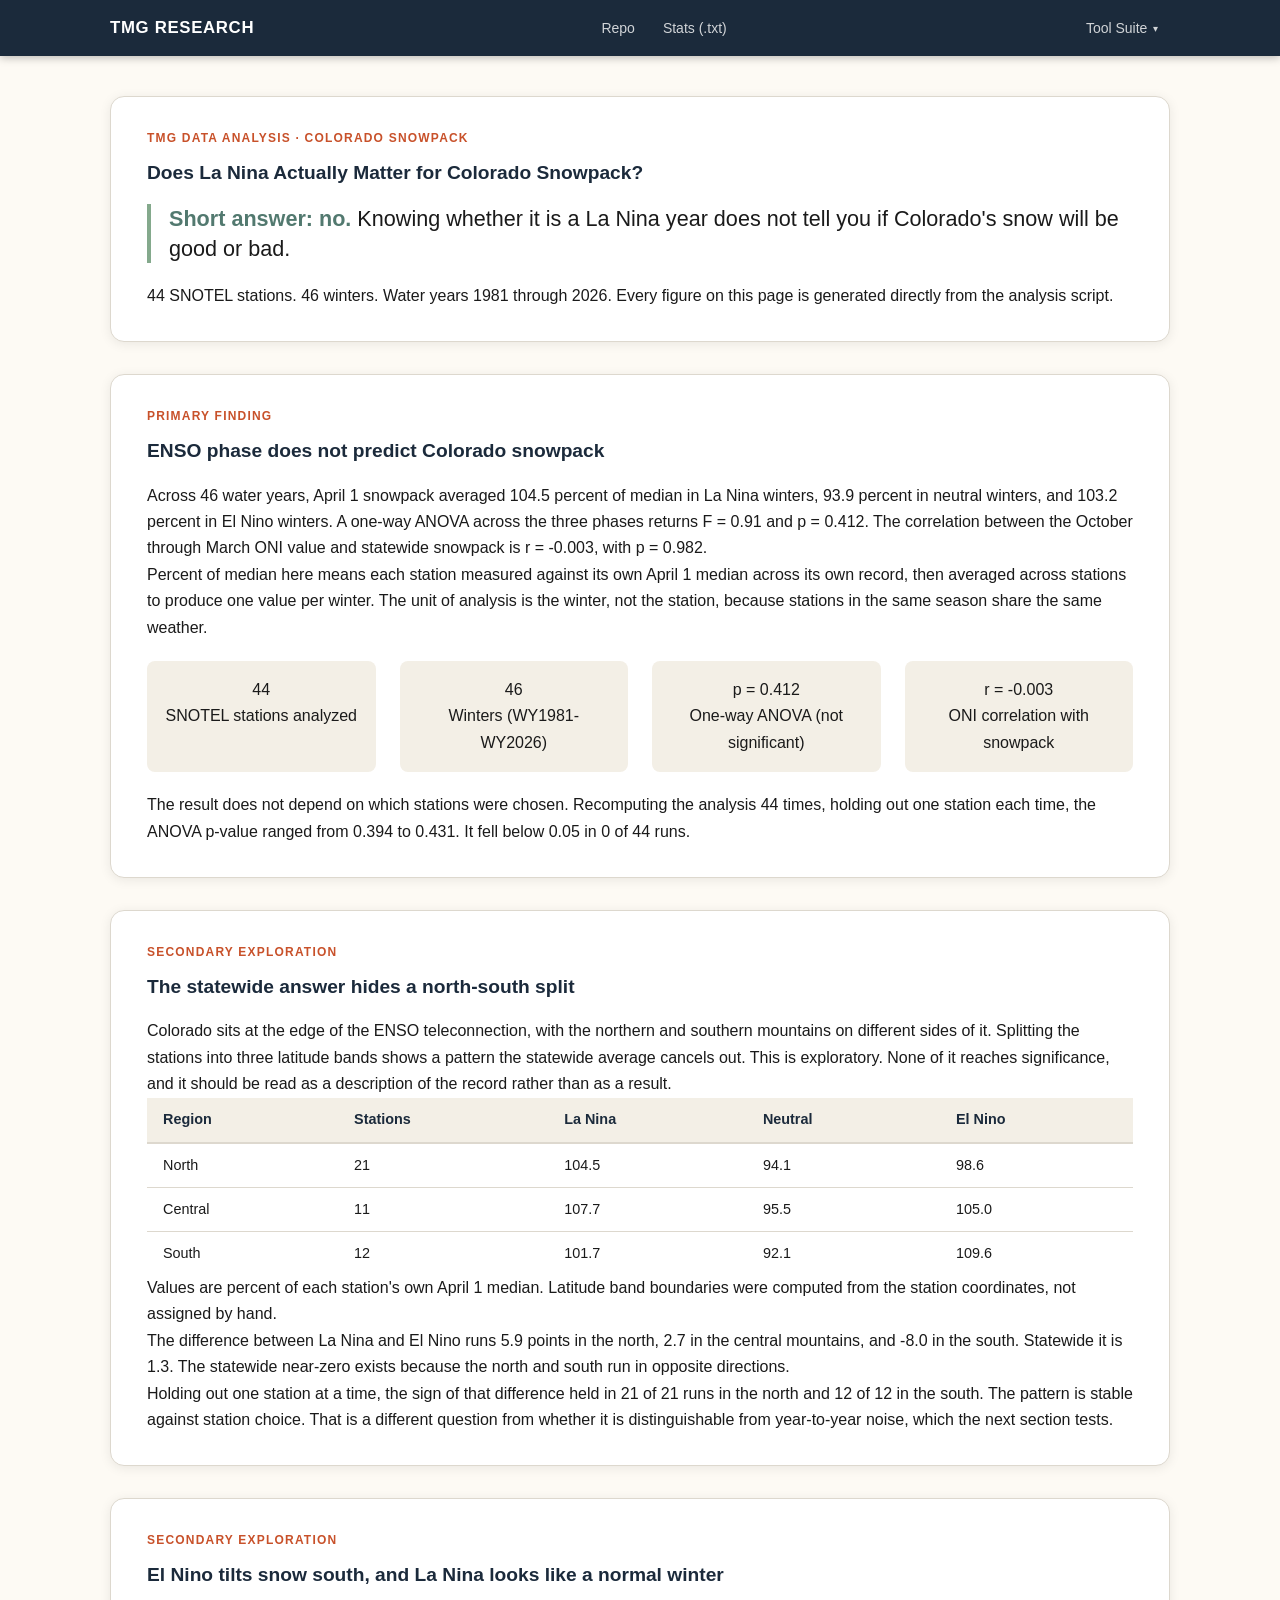
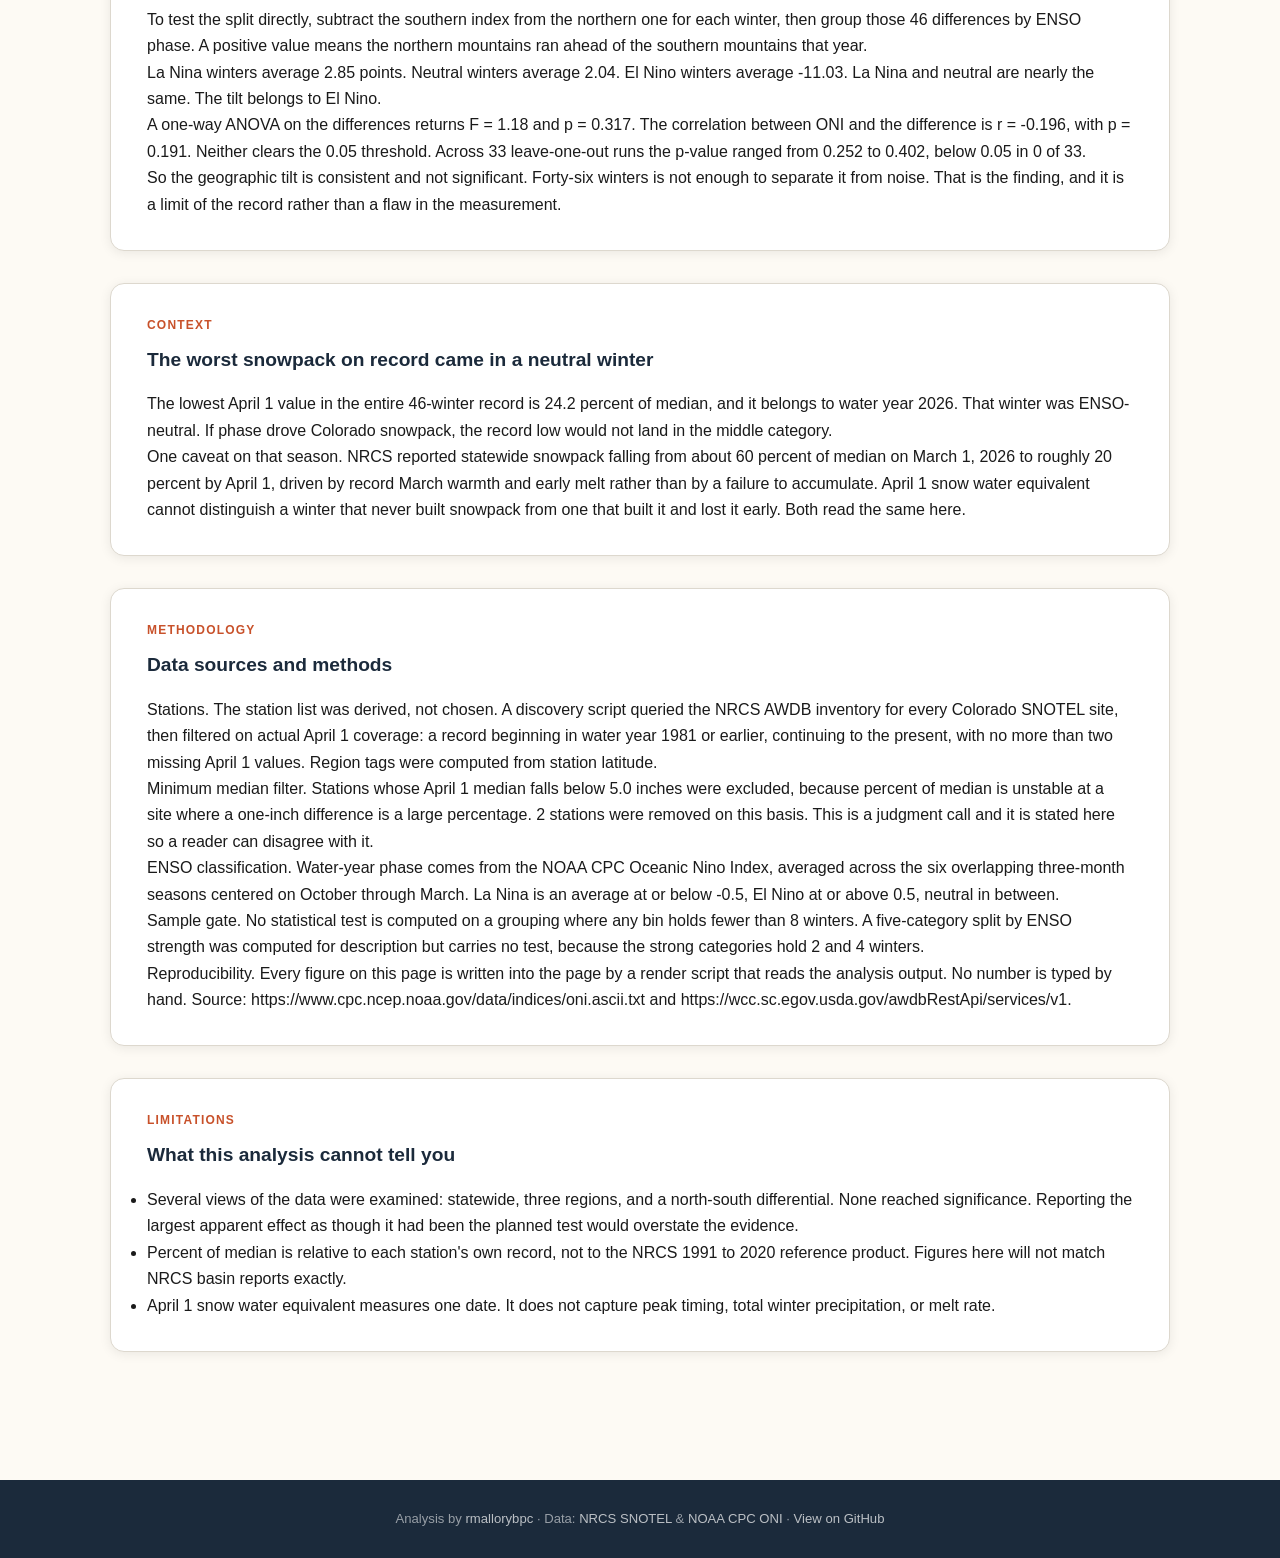
==== index.html @ a745a8cd "Clarify description of April 1 snow water equivalent measures in analysis section" ====
<!-- This file is generated by render_page.py from index.template.html and stats.json; do not edit directly. -->
<!DOCTYPE html>
<html lang="en">
<head>
  <meta charset="UTF-8" />
  <meta name="viewport" content="width=device-width, initial-scale=1.0" />
  <title>Colorado Snowpack vs ENSO | TMG Analysis</title>
  <meta name="description"
        content="Does La Niña actually matter for Colorado snowpack? 46 winters of federal data say barely." />
  <style>
    :root {
      --tmg-cream:          #FDFAF4;
      --tmg-cream-dark:     #F3EFE6;
      --tmg-white:          #FFFFFF;
      --tmg-navy:           #1B2A3B;
      --tmg-navy-mid:       #2E4160;
      --tmg-accent:         #C8512A;
      --tmg-accent-hover:   #A33E1C;
      --tmg-text:           #1A1A1A;
      --tmg-text-muted:     #5A5A5A;
      --tmg-border:         #DDD8CE;
      --tmg-shadow:         0 2px 12px rgba(0,0,0,.08);
      --tmg-shadow-lg:      0 6px 24px rgba(0,0,0,.12);
      --tmg-radius:         8px;
      --tmg-radius-lg:      14px;
      --tmg-font-sans:      "Inter", "Segoe UI", Arial, sans-serif;
      --tmg-font-serif:     "Georgia", "Times New Roman", serif;
      --tmg-max-width:      1100px;
    }
    .answer-lead {
      font-size: 1.35rem;
      line-height: 1.35;
      font-weight: 500;
      margin: 0 0 1.25rem;
      padding-left: 18px;
      border-left: 4px solid #84A98C;
    }
    .answer-lead strong {
      color: #52796F;
      font-weight: 700;
    }
  </style>
  <link rel="stylesheet" href="tmg.css" />
</head>
<body>

<!-- ── Navigation ─────────────────────────────────────── -->
<nav class="tmg-nav" role="navigation" aria-label="Site navigation">
  <div class="tmg-nav__inner">
    <a class="tmg-nav__logo" href="https://rmallorybpc.github.io/">TMG&nbsp;Research</a>
    <ul class="tmg-nav__links">
      <li><a href="https://github.com/rmallorybpc/colorado-snowpack-enso">Repo</a></li>
      <li><a href="snowpack_enso_stats.txt">Stats&nbsp;(.txt)</a></li>
    </ul>
    <div class="tmg-dropdown" id="toolSuite">
      <button class="tmg-dropdown__toggle"
              aria-haspopup="true"
              aria-expanded="false"
              aria-controls="toolSuiteMenu"
              onclick="toggleDropdown('toolSuite')">
        Tool Suite <span class="tmg-dropdown__arrow">▾</span>
      </button>
      <ul class="tmg-dropdown__menu" id="toolSuiteMenu" role="menu">
        <li class="tmg-dropdown__group" role="group" aria-label="Research and Systems">
          <span class="tmg-dropdown__group-label">Research and Systems</span>
          <a href="https://rmallorybpc.github.io/federal-ai-spend-audit/" role="menuitem">Federal AI Spend Audit</a>
          <a href="https://rmallorybpc.github.io/pdf-multi-agent-analysis/" role="menuitem">PDF Multi-Agent Analysis</a>
          <a href="https://content-integrity-audit.pages.dev/" role="menuitem">Content Integrity</a>
          <a href="https://rmallorybpc.github.io/colorado-snowpack-enso/" role="menuitem" aria-current="page">Colorado ENSO Explorer</a>
        </li>
        <li class="tmg-dropdown__group" role="group" aria-label="Talent Research">
          <span class="tmg-dropdown__group-label">Talent Research</span>
          <a href="https://rmallorybpc.github.io/talent-portability-research/" role="menuitem">Talent Portability Research</a>
          <a href="https://rmallorybpc.github.io/external-hire-premium/" role="menuitem">External Hire Premium</a>
          <a href="https://rmallorybpc.github.io/nfl-coach-continuity/" role="menuitem">NFL Coach Continuity</a>
          <a href="https://rmallorybpc.github.io/nhl-reunion/" role="menuitem">NHL Reunion</a>
          <a href="https://rmallorybpc.github.io/nhl-play-for-contract/" role="menuitem">NHL Play for Contract</a>
          <a href="https://rmallorybpc.github.io/nhl-free-agency-research/welcome.html" role="menuitem">NHL Free Agency Research</a>
          <a href="https://rmallorybpc.github.io/nba-research-project/" role="menuitem">NBA Supermax Research</a>
        </li>
        <li class="tmg-dropdown__group" role="group" aria-label="Sports Tools">
          <span class="tmg-dropdown__group-label">Sports Tools</span>
          <a href="https://rmallorybpc.github.io/nflanalysis/dashboard/src/findings.html?season=2022&amp;team_id=PHI" role="menuitem">NFL Team Findings Dashboard</a>
          <a href="https://rmallorybpc.github.io/nfl-environment-reprojection/" role="menuitem">NFL Environment Reprojection</a>
        </li>
        <li class="tmg-dropdown__group" role="group" aria-label="Personal">
          <span class="tmg-dropdown__group-label">Personal</span>
          <a href="https://rmallorybpc.github.io/recipes/" role="menuitem">Family Recipes and Grocery List</a>
          <a href="https://rmallorybpc.github.io/housing-market-intel/" role="menuitem">Housing Market Intel</a>
          <a href="https://rmallorybpc.github.io/real-estate-report/" role="menuitem">Real Estate Report</a>
        </li>
      </ul>
    </div>
  </div>
</nav>

<!-- ── Main content ──────────────────────────────────── -->
<main class="tmg-page tmg-container" style="padding-top:2.5rem; padding-bottom:2rem;">
  <section class="tmg-card">
    <p class="tmg-section-label">TMG Data Analysis · Colorado Snowpack</p>
    <h1 class="tmg-card__title">Does La Nina Actually Matter for Colorado Snowpack?</h1>
    <p class="answer-lead"><strong>Short answer: no.</strong> Knowing whether it is a La Nina year does not tell you if Colorado's snow will be good or bad.</p>
    <p>44 SNOTEL stations. 46 winters. Water years 1981 through 2026. Every figure on this page is generated directly from the analysis script.</p>
  </section>

  <section class="tmg-card" style="margin-top:1rem;">
    <p class="tmg-section-label">Primary finding</p>
    <h2 class="tmg-card__title">ENSO phase does not predict Colorado snowpack</h2>
    <p>Across 46 water years, April 1 snowpack averaged 104.5 percent of median in La Nina winters, 93.9 percent in neutral winters, and 103.2 percent in El Nino winters. A one-way ANOVA across the three phases returns F = 0.91 and p = 0.412. The correlation between the October through March ONI value and statewide snowpack is r = -0.003, with p = 0.982.</p>
    <p>Percent of median here means each station measured against its own April 1 median across its own record, then averaged across stations to produce one value per winter. The unit of analysis is the winter, not the station, because stations in the same season share the same weather.</p>
    <div class="tmg-stat-row">
      <article class="tmg-stat">
        <p>44</p>
        <p>SNOTEL stations analyzed</p>
      </article>
      <article class="tmg-stat">
        <p>46</p>
        <p>Winters (WY1981-WY2026)</p>
      </article>
      <article class="tmg-stat">
        <p>p = 0.412</p>
        <p>One-way ANOVA (not significant)</p>
      </article>
      <article class="tmg-stat">
        <p>r = -0.003</p>
        <p>ONI correlation with snowpack</p>
      </article>
    </div>
    <p>The result does not depend on which stations were chosen. Recomputing the analysis 44 times, holding out one station each time, the ANOVA p-value ranged from 0.394 to 0.431. It fell below 0.05 in 0 of 44 runs.</p>
  </section>

  <section class="tmg-card" style="margin-top:1rem;">
    <p class="tmg-section-label">Secondary exploration</p>
    <h2 class="tmg-card__title">The statewide answer hides a north-south split</h2>
    <p>Colorado sits at the edge of the ENSO teleconnection, with the northern and southern mountains on different sides of it. Splitting the stations into three latitude bands shows a pattern the statewide average cancels out. This is exploratory. None of it reaches significance, and it should be read as a description of the record rather than as a result.</p>
    <div class="tmg-table-wrap">
      <table class="tmg-table">
        <thead>
          <tr>
            <th>Region</th>
            <th>Stations</th>
            <th>La Nina</th>
            <th>Neutral</th>
            <th>El Nino</th>
          </tr>
        </thead>
        <tbody>
          <tr>
            <td>North</td>
            <td>21</td>
            <td>104.5</td>
            <td>94.1</td>
            <td>98.6</td>
          </tr>
          <tr>
            <td>Central</td>
            <td>11</td>
            <td>107.7</td>
            <td>95.5</td>
            <td>105.0</td>
          </tr>
          <tr>
            <td>South</td>
            <td>12</td>
            <td>101.7</td>
            <td>92.1</td>
            <td>109.6</td>
          </tr>
        </tbody>
      </table>
    </div>
    <p>Values are percent of each station's own April 1 median. Latitude band boundaries were computed from the station coordinates, not assigned by hand.</p>
    <p>The difference between La Nina and El Nino runs 5.9 points in the north, 2.7 in the central mountains, and -8.0 in the south. Statewide it is 1.3. The statewide near-zero exists because the north and south run in opposite directions.</p>
    <p>Holding out one station at a time, the sign of that difference held in 21 of 21 runs in the north and 12 of 12 in the south. The pattern is stable against station choice. That is a different question from whether it is distinguishable from year-to-year noise, which the next section tests.</p>
  </section>

  <section class="tmg-card" style="margin-top:1rem;">
    <p class="tmg-section-label">Secondary exploration</p>
    <h2 class="tmg-card__title">El Nino tilts snow south, and La Nina looks like a normal winter</h2>
    <p>To test the split directly, subtract the southern index from the northern one for each winter, then group those 46 differences by ENSO phase. A positive value means the northern mountains ran ahead of the southern mountains that year.</p>
    <p>La Nina winters average 2.85 points. Neutral winters average 2.04. El Nino winters average -11.03. La Nina and neutral are nearly the same. The tilt belongs to El Nino.</p>
    <p>A one-way ANOVA on the differences returns F = 1.18 and p = 0.317. The correlation between ONI and the difference is r = -0.196, with p = 0.191. Neither clears the 0.05 threshold. Across 33 leave-one-out runs the p-value ranged from 0.252 to 0.402, below 0.05 in 0 of 33.</p>
    <p>So the geographic tilt is consistent and not significant. Forty-six winters is not enough to separate it from noise. That is the finding, and it is a limit of the record rather than a flaw in the measurement.</p>
  </section>

  <section class="tmg-card" style="margin-top:1rem;">
    <p class="tmg-section-label">Context</p>
    <h2 class="tmg-card__title">The worst snowpack on record came in a neutral winter</h2>
    <p>The lowest April 1 value in the entire 46-winter record is 24.2 percent of median, and it belongs to water year 2026. That winter was ENSO-neutral. If phase drove Colorado snowpack, the record low would not land in the middle category.</p>
    <p>One caveat on that season. NRCS reported statewide snowpack falling from about 60 percent of median on March 1, 2026 to roughly 20 percent by April 1, driven by record March warmth and early melt rather than by a failure to accumulate. April 1 snow water equivalent cannot distinguish a winter that never built snowpack from one that built it and lost it early. Both read the same here.</p>
  </section>

  <section class="tmg-card" style="margin-top:1rem;">
    <p class="tmg-section-label">Methodology</p>
    <h2 class="tmg-card__title">Data sources and methods</h2>
    <p>Stations. The station list was derived, not chosen. A discovery script queried the NRCS AWDB inventory for every Colorado SNOTEL site, then filtered on actual April 1 coverage: a record beginning in water year 1981 or earlier, continuing to the present, with no more than two missing April 1 values. Region tags were computed from station latitude.</p>
    <p>Minimum median filter. Stations whose April 1 median falls below 5.0 inches were excluded, because percent of median is unstable at a site where a one-inch difference is a large percentage. 2 stations were removed on this basis. This is a judgment call and it is stated here so a reader can disagree with it.</p>
    <p>ENSO classification. Water-year phase comes from the NOAA CPC Oceanic Nino Index, averaged across the six overlapping three-month seasons centered on October through March. La Nina is an average at or below -0.5, El Nino at or above 0.5, neutral in between.</p>
    <p>Sample gate. No statistical test is computed on a grouping where any bin holds fewer than 8 winters. A five-category split by ENSO strength was computed for description but carries no test, because the strong categories hold 2 and 4 winters.</p>
    <p>Reproducibility. Every figure on this page is written into the page by a render script that reads the analysis output. No number is typed by hand. Source: https://www.cpc.ncep.noaa.gov/data/indices/oni.ascii.txt and https://wcc.sc.egov.usda.gov/awdbRestApi/services/v1.</p>
  </section>

  <section class="tmg-card" style="margin-top:1rem;">
    <p class="tmg-section-label">Limitations</p>
    <h2 class="tmg-card__title">What this analysis cannot tell you</h2>
    <ul>
      <li>Several views of the data were examined: statewide, three regions, and a north-south differential. None reached significance. Reporting the largest apparent effect as though it had been the planned test would overstate the evidence.</li>
      <li>Percent of median is relative to each station's own record, not to the NRCS 1991 to 2020 reference product. Figures here will not match NRCS basin reports exactly.</li>
      <li>April 1 snow water equivalent measures one date. It does not capture peak timing, total winter precipitation, or melt rate.</li>
    </ul>
  </section>
</main>

<!-- ── Footer ─────────────────────────────────────────── -->
<footer class="tmg-footer">
  <p>
    Analysis by <a href="https://github.com/rmallorybpc">rmallorybpc</a> ·
    Data: <a href="https://www.nrcs.usda.gov/wps/portal/wcc/home/">NRCS SNOTEL</a> &amp;
    <a href="https://origin.cpc.ncep.noaa.gov/products/analysis_monitoring/ensostuff/ONI_v5.php">NOAA CPC ONI</a> ·
    <a href="https://github.com/rmallorybpc/colorado-snowpack-enso">View on GitHub</a>
  </p>
</footer>

<script>
  // Dropdown toggle
  function toggleDropdown(id) {
    var el = document.getElementById(id);
    var isOpen = el.hasAttribute('data-open');
    // Close all dropdowns first
    document.querySelectorAll('.tmg-dropdown[data-open]').forEach(function(d) {
      d.removeAttribute('data-open');
      var btn = d.querySelector('.tmg-dropdown__toggle');
      if (btn) btn.setAttribute('aria-expanded', 'false');
    });
    if (!isOpen) {
      el.setAttribute('data-open', '');
      var btn = el.querySelector('.tmg-dropdown__toggle');
      if (btn) btn.setAttribute('aria-expanded', 'true');
    }
  }

  // Close dropdowns when clicking outside
  document.addEventListener('click', function(e) {
    if (!e.target.closest('.tmg-dropdown')) {
      document.querySelectorAll('.tmg-dropdown[data-open]').forEach(function(d) {
        d.removeAttribute('data-open');
        var btn = d.querySelector('.tmg-dropdown__toggle');
        if (btn) btn.setAttribute('aria-expanded', 'false');
      });
    }
  });
</script>

</body>
</html>
---- tmg.css ----
/* =========================================================
   tmg.css  –  TMG Design System  (v1.0)
   The Media Guild · https://themediaguild.com
   ========================================================= */

/* ── Custom properties ──────────────────────────────────── */
:root {
  --tmg-cream:          #FDFAF4;
  --tmg-cream-dark:     #F3EFE6;
  --tmg-white:          #FFFFFF;
  --tmg-navy:           #1B2A3B;
  --tmg-navy-mid:       #2E4160;
  --tmg-accent:         #C8512A;
  --tmg-accent-hover:   #A33E1C;
  --tmg-text:           #1A1A1A;
  --tmg-text-muted:     #5A5A5A;
  --tmg-border:         #DDD8CE;
  --tmg-shadow:         0 2px 12px rgba(0,0,0,.08);
  --tmg-shadow-lg:      0 6px 24px rgba(0,0,0,.12);
  --tmg-radius:         8px;
  --tmg-radius-lg:      14px;
  --tmg-font-sans:      "Inter", "Segoe UI", Arial, sans-serif;
  --tmg-font-serif:     "Georgia", "Times New Roman", serif;
  --tmg-max-width:      1100px;
}

/* ── Reset & base ───────────────────────────────────────── */
*, *::before, *::after { box-sizing: border-box; margin: 0; padding: 0; }

html { scroll-behavior: smooth; }

body {
  font-family: var(--tmg-font-sans);
  background: var(--tmg-cream);
  color: var(--tmg-text);
  line-height: 1.65;
  font-size: 16px;
}

img { max-width: 100%; height: auto; display: block; }

a { color: var(--tmg-accent); text-decoration: none; }
a:hover { color: var(--tmg-accent-hover); text-decoration: underline; }

/* ── Nav ────────────────────────────────────────────────── */
.tmg-nav {
  background: var(--tmg-navy);
  position: sticky;
  top: 0;
  z-index: 1000;
  box-shadow: 0 2px 8px rgba(0,0,0,.25);
}

.tmg-nav__inner {
  max-width: var(--tmg-max-width);
  margin: 0 auto;
  display: flex;
  align-items: center;
  justify-content: space-between;
  padding: 0 1.25rem;
  height: 56px;
}

.tmg-nav__logo {
  font-weight: 700;
  font-size: 1.05rem;
  color: var(--tmg-white);
  letter-spacing: .04em;
  text-transform: uppercase;
  white-space: nowrap;
}
.tmg-nav__logo:hover { color: var(--tmg-cream); text-decoration: none; }

.tmg-nav__links {
  display: flex;
  align-items: center;
  gap: 0.25rem;
  list-style: none;
}

.tmg-nav__links a {
  color: rgba(255,255,255,.80);
  font-size: .875rem;
  font-weight: 500;
  padding: .45rem .75rem;
  border-radius: 5px;
  transition: background .18s, color .18s;
}
.tmg-nav__links a:hover {
  background: rgba(255,255,255,.12);
  color: var(--tmg-white);
  text-decoration: none;
}

/* ── Dropdown (Tool Suite) ──────────────────────────────── */
.tmg-dropdown { position: relative; }

.tmg-dropdown__toggle {
  cursor: pointer;
  display: flex;
  align-items: center;
  gap: .35rem;
  color: rgba(255,255,255,.80);
  font-size: .875rem;
  font-weight: 500;
  padding: .45rem .75rem;
  border-radius: 5px;
  background: transparent;
  border: none;
  font-family: inherit;
  transition: background .18s, color .18s;
  user-select: none;
}
.tmg-dropdown__toggle:hover,
.tmg-dropdown[data-open] .tmg-dropdown__toggle {
  background: rgba(255,255,255,.12);
  color: var(--tmg-white);
}

.tmg-dropdown__arrow {
  font-size: .65rem;
  transition: transform .2s;
}
.tmg-dropdown[data-open] .tmg-dropdown__arrow {
  transform: rotate(180deg);
}

.tmg-dropdown__menu {
  display: none;
  position: absolute;
  top: calc(100% + 6px);
  right: 0;
  min-width: 220px;
  background: var(--tmg-white);
  border: 1px solid var(--tmg-border);
  border-radius: var(--tmg-radius);
  box-shadow: var(--tmg-shadow-lg);
  padding: .5rem 0;
  list-style: none;
}
.tmg-dropdown[data-open] .tmg-dropdown__menu { display: block; }

.tmg-dropdown__group {
  margin: 0;
  padding: .35rem 0;
}
.tmg-dropdown__group + .tmg-dropdown__group {
  border-top: 1px solid var(--tmg-border);
}
.tmg-dropdown__group-label {
  display: block;
  padding: .35rem 1.1rem .2rem;
  color: var(--tmg-text-muted);
  font-size: .68rem;
  font-weight: 700;
  letter-spacing: .08em;
  line-height: 1.2;
  text-transform: uppercase;
}
.tmg-dropdown__group a {
  display: block;
  padding: .55rem 1.1rem;
  color: var(--tmg-text);
  font-size: .875rem;
  font-weight: 500;
  transition: background .15s;
}
.tmg-dropdown__group a:hover {
  background: var(--tmg-cream-dark);
  text-decoration: none;
}

/* ── Hero ───────────────────────────────────────────────── */
.tmg-hero {
  background: linear-gradient(135deg, var(--tmg-navy) 0%, var(--tmg-navy-mid) 100%);
  color: var(--tmg-white);
  padding: 4rem 1.25rem 3.5rem;
  text-align: center;
}

.tmg-hero__kicker {
  font-size: .8rem;
  font-weight: 700;
  letter-spacing: .12em;
  text-transform: uppercase;
  color: rgba(255,255,255,.60);
  margin-bottom: .75rem;
}

.tmg-hero__headline {
  font-family: var(--tmg-font-serif);
  font-size: clamp(1.65rem, 4vw, 2.75rem);
  line-height: 1.22;
  max-width: 760px;
  margin: 0 auto .85rem;
  font-weight: normal;
}

.tmg-hero__dek {
  font-size: 1.05rem;
  color: rgba(255,255,255,.78);
  max-width: 640px;
  margin: 0 auto;
}

/* ── Container ──────────────────────────────────────────── */
.tmg-container {
  max-width: var(--tmg-max-width);
  margin: 0 auto;
  padding: 0 1.25rem;
}

/* ── Card ───────────────────────────────────────────────── */
.tmg-card {
  background: var(--tmg-white);
  border: 1px solid var(--tmg-border);
  border-radius: var(--tmg-radius-lg);
  box-shadow: var(--tmg-shadow);
  padding: 2rem 2.25rem;
  margin-bottom: 2rem;
}

.tmg-card__title {
  font-size: 1.2rem;
  font-weight: 700;
  margin-bottom: 1rem;
  color: var(--tmg-navy);
}

/* ── Section label ──────────────────────────────────────── */
.tmg-section-label {
  font-size: .75rem;
  font-weight: 700;
  letter-spacing: .10em;
  text-transform: uppercase;
  color: var(--tmg-accent);
  margin-bottom: .5rem;
}

/* ── Stat row ───────────────────────────────────────────── */
.tmg-stat-row {
  display: flex;
  gap: 1.5rem;
  flex-wrap: wrap;
  margin: 1.25rem 0;
}

.tmg-stat {
  flex: 1;
  min-width: 130px;
  background: var(--tmg-cream-dark);
  border-radius: var(--tmg-radius);
  padding: 1rem 1.1rem;
  text-align: center;
}

.tmg-stat__value {
  font-size: 1.65rem;
  font-weight: 700;
  color: var(--tmg-navy);
  display: block;
}

.tmg-stat__label {
  font-size: .78rem;
  color: var(--tmg-text-muted);
  margin-top: .2rem;
}

/* ── Phase pills ────────────────────────────────────────── */
.tmg-phase-grid {
  display: grid;
  grid-template-columns: repeat(auto-fit, minmax(200px, 1fr));
  gap: 1rem;
  margin: 1.25rem 0;
}

.tmg-phase-pill {
  border-radius: var(--tmg-radius);
  padding: 1.1rem 1.25rem;
  color: #fff;
}
.tmg-phase-pill--elnino  { background: #C0473A; }
.tmg-phase-pill--neutral { background: #5578A8; }
.tmg-phase-pill--lanina  { background: #3A7F92; }

.tmg-phase-pill__name {
  font-size: .8rem;
  font-weight: 700;
  letter-spacing: .06em;
  text-transform: uppercase;
  opacity: .85;
}

.tmg-phase-pill__mean {
  font-size: 1.65rem;
  font-weight: 700;
  margin: .25rem 0 .1rem;
}

.tmg-phase-pill__detail {
  font-size: .78rem;
  opacity: .80;
}

/* ── Key finding ────────────────────────────────────────── */
.tmg-finding {
  border-left: 4px solid var(--tmg-accent);
  padding: .85rem 1.25rem;
  background: #FFF7F4;
  border-radius: 0 var(--tmg-radius) var(--tmg-radius) 0;
  font-size: 1.02rem;
  line-height: 1.55;
  margin: 1.25rem 0;
}

.tmg-finding strong { color: var(--tmg-accent); }

/* ── Data table ─────────────────────────────────────────── */
.tmg-table-wrap { overflow-x: auto; }

table.tmg-table {
  width: 100%;
  border-collapse: collapse;
  font-size: .9rem;
}

table.tmg-table th {
  background: var(--tmg-cream-dark);
  text-align: left;
  padding: .65rem 1rem;
  font-weight: 700;
  color: var(--tmg-navy);
  border-bottom: 2px solid var(--tmg-border);
}

table.tmg-table td {
  padding: .6rem 1rem;
  border-bottom: 1px solid var(--tmg-border);
}

table.tmg-table tbody tr:last-child td { border-bottom: none; }
table.tmg-table tbody tr:hover td { background: var(--tmg-cream-dark); }

/* ── Chart figure ───────────────────────────────────────── */
.tmg-figure { margin: 1.5rem 0; }

.tmg-figure img {
  border-radius: var(--tmg-radius);
  border: 1px solid var(--tmg-border);
  width: 100%;
}

.tmg-figure figcaption {
  margin-top: .6rem;
  font-size: .82rem;
  color: var(--tmg-text-muted);
  text-align: center;
}

/* ── Footer ─────────────────────────────────────────────── */
.tmg-footer {
  background: var(--tmg-navy);
  color: rgba(255,255,255,.55);
  font-size: .82rem;
  text-align: center;
  padding: 1.75rem 1.25rem;
  margin-top: 4rem;
}

.tmg-footer a { color: rgba(255,255,255,.70); }
.tmg-footer a:hover { color: var(--tmg-white); text-decoration: underline; }

/* ── Utility ────────────────────────────────────────────── */
.mt-1  { margin-top: .5rem; }
.mt-2  { margin-top: 1rem; }
.mt-3  { margin-top: 1.5rem; }
.mb-0  { margin-bottom: 0; }
.prose p         { margin-bottom: 1rem; }
.prose p:last-child { margin-bottom: 0; }

/* ── Responsive ─────────────────────────────────────────── */
@media (max-width: 640px) {
  .tmg-card { padding: 1.35rem 1.25rem; }
  .tmg-hero { padding: 2.75rem 1rem 2.5rem; }
  .tmg-nav__links { gap: 0; }
  .tmg-nav__links a { padding: .45rem .5rem; }
}
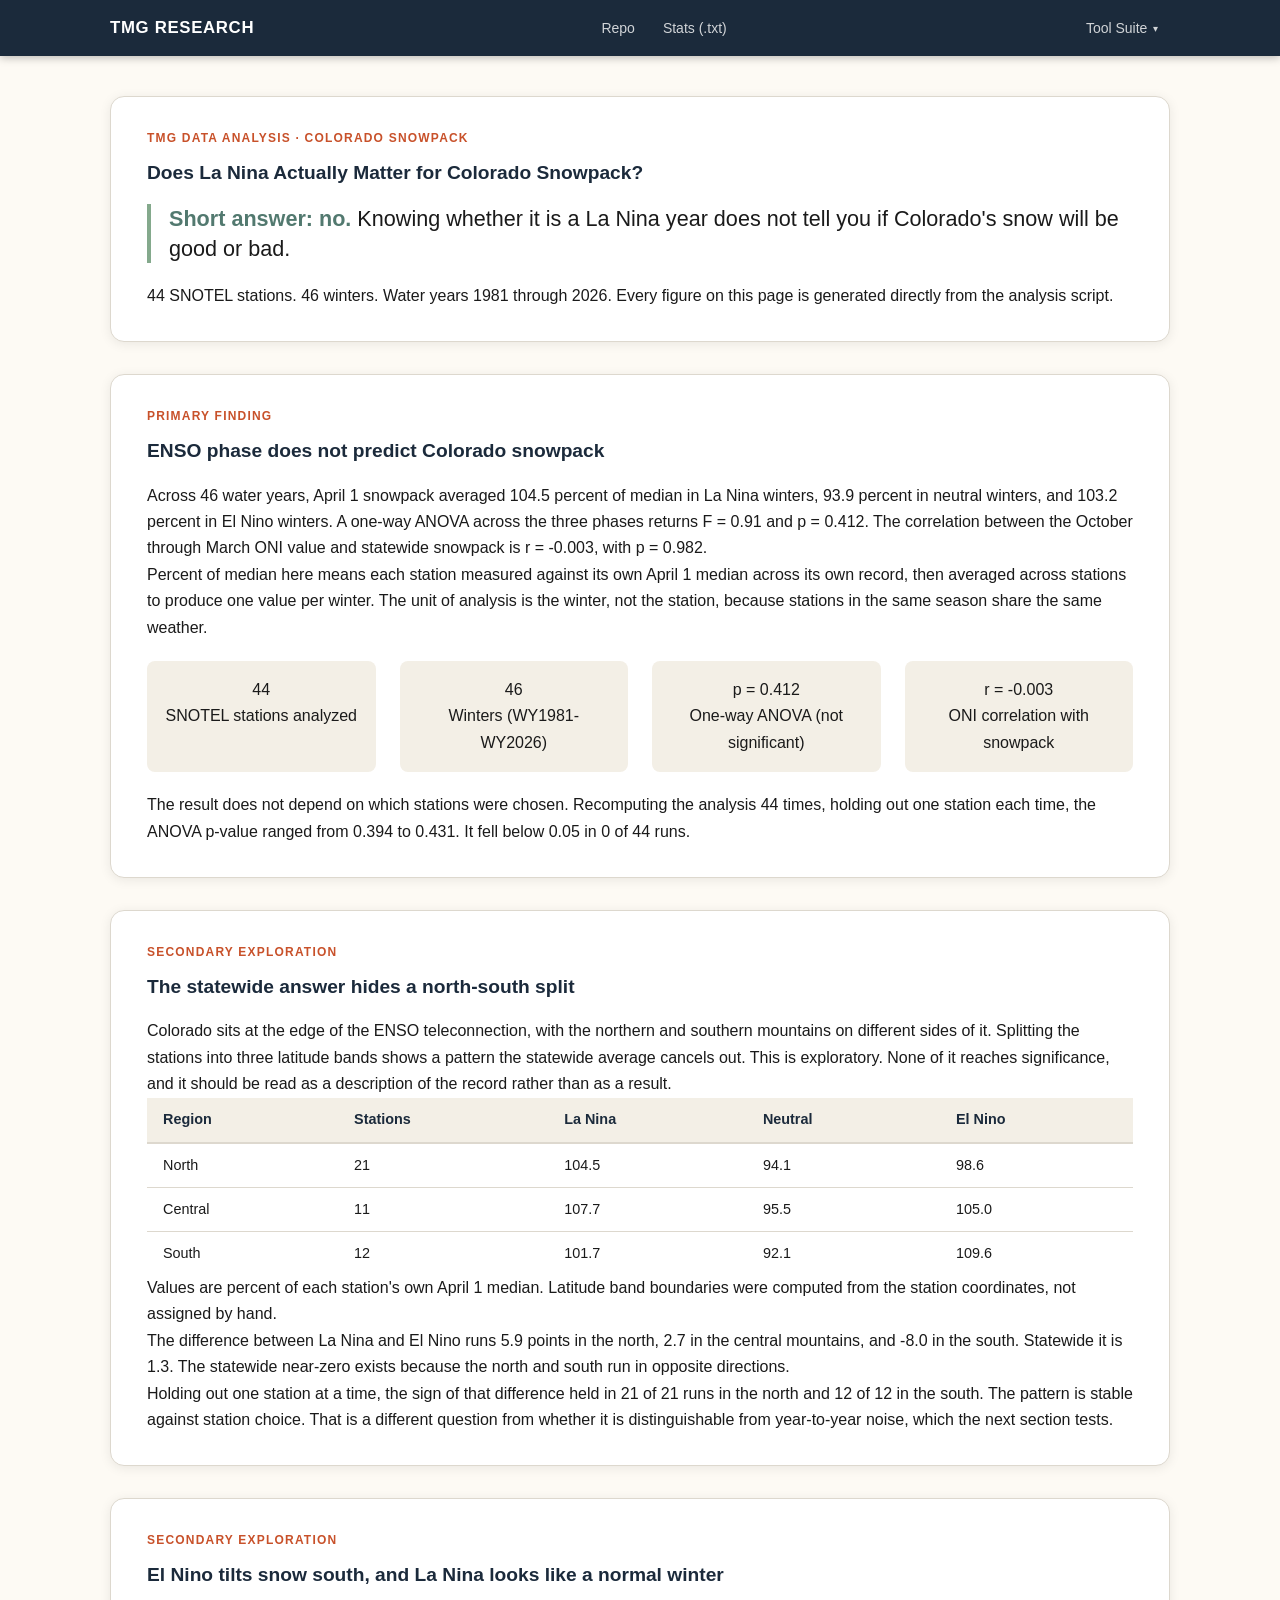
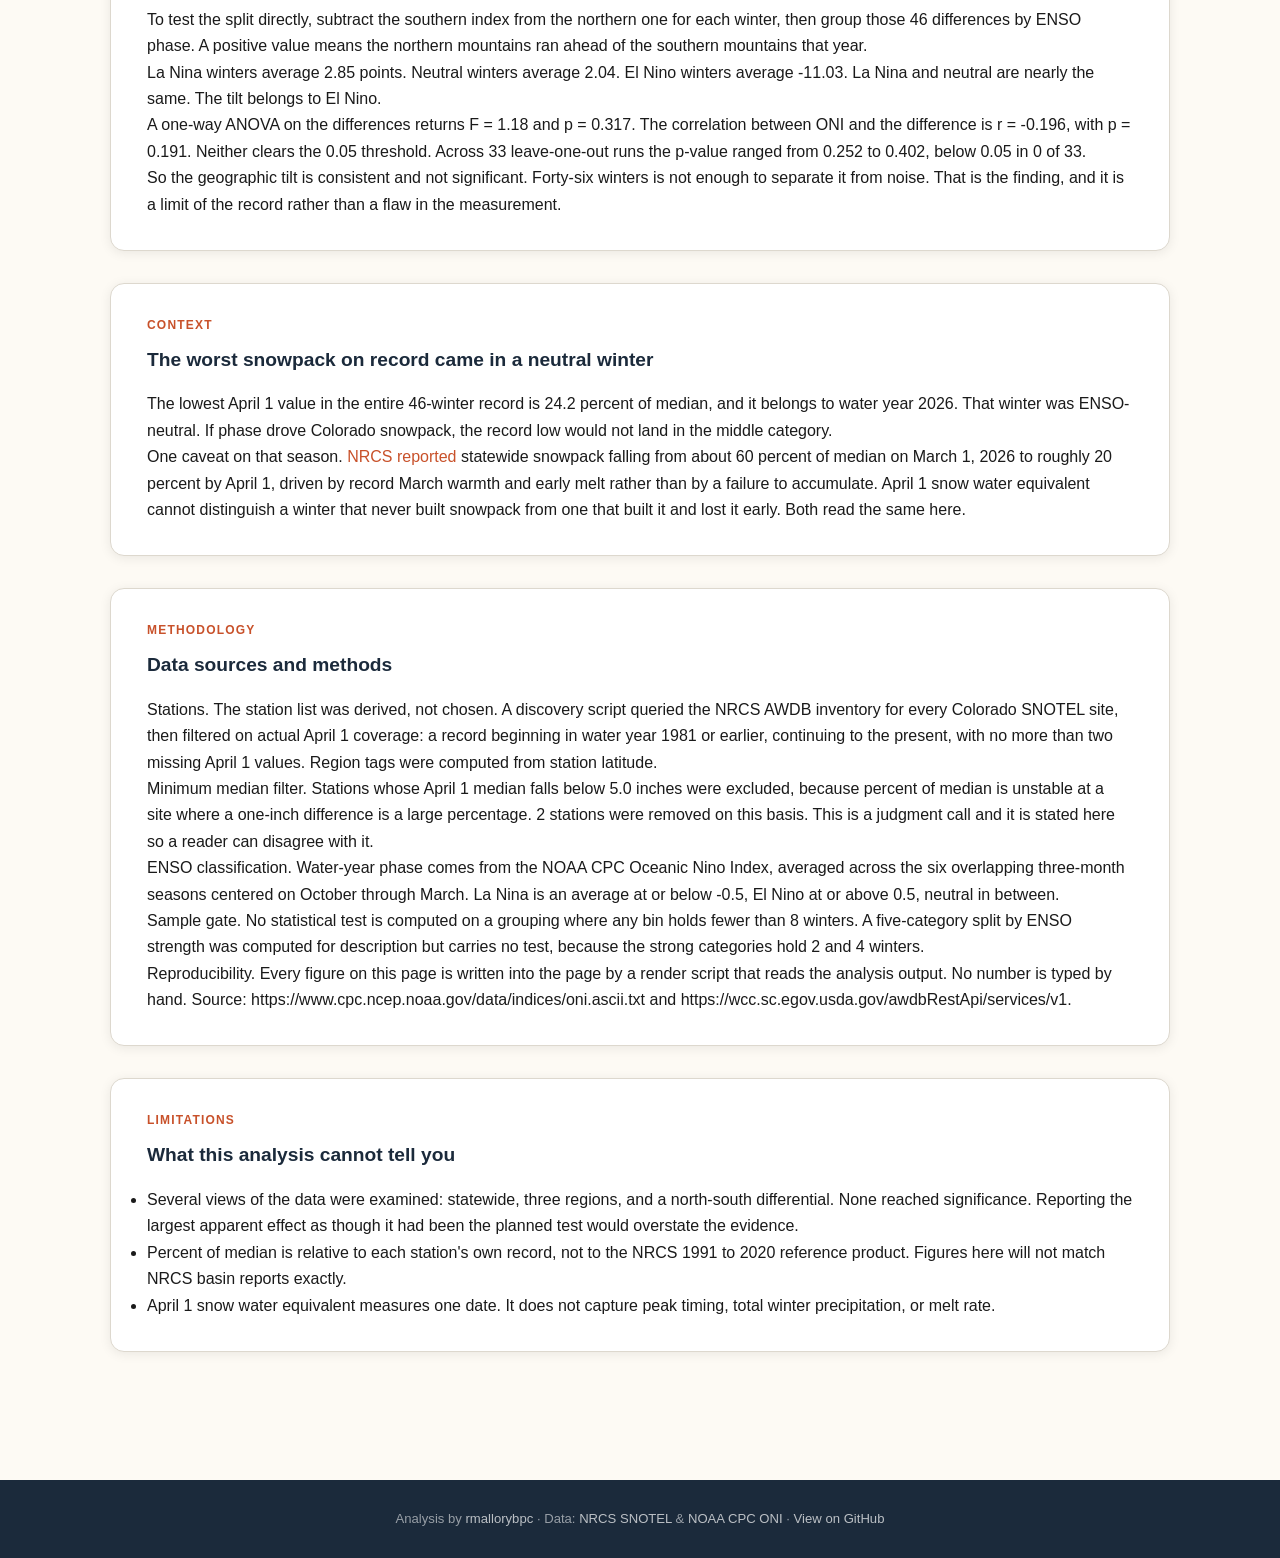
==== commit 19e2752e: "Update snowpack analysis description for clarity and accuracy" ====
--- a/index.html
+++ b/index.html
@@ -6,7 +6,7 @@
   <meta name="viewport" content="width=device-width, initial-scale=1.0" />
   <title>Colorado Snowpack vs ENSO | TMG Analysis</title>
   <meta name="description"
-        content="Does La Niña actually matter for Colorado snowpack? 46 winters of federal data say barely." />
+      content="Does La Niña actually matter for Colorado snowpack? 46 winters of federal SNOTEL data say no." />
   <style>
     :root {
       --tmg-cream:          #FDFAF4;
@@ -187,7 +187,7 @@
     <p class="tmg-section-label">Context</p>
     <h2 class="tmg-card__title">The worst snowpack on record came in a neutral winter</h2>
     <p>The lowest April 1 value in the entire 46-winter record is 24.2 percent of median, and it belongs to water year 2026. That winter was ENSO-neutral. If phase drove Colorado snowpack, the record low would not land in the middle category.</p>
-    <p>One caveat on that season. NRCS reported statewide snowpack falling from about 60 percent of median on March 1, 2026 to roughly 20 percent by April 1, driven by record March warmth and early melt rather than by a failure to accumulate. April 1 snow water equivalent cannot distinguish a winter that never built snowpack from one that built it and lost it early. Both read the same here.</p>
+    <p>One caveat on that season. <a href="https://www.nrcs.usda.gov/state-offices/colorado/news/an-early-start-to-runoff-and-reduced-seasonal-volume">NRCS reported</a> statewide snowpack falling from about 60 percent of median on March 1, 2026 to roughly 20 percent by April 1, driven by record March warmth and early melt rather than by a failure to accumulate. April 1 snow water equivalent cannot distinguish a winter that never built snowpack from one that built it and lost it early. Both read the same here.</p>
   </section>
 
   <section class="tmg-card" style="margin-top:1rem;">
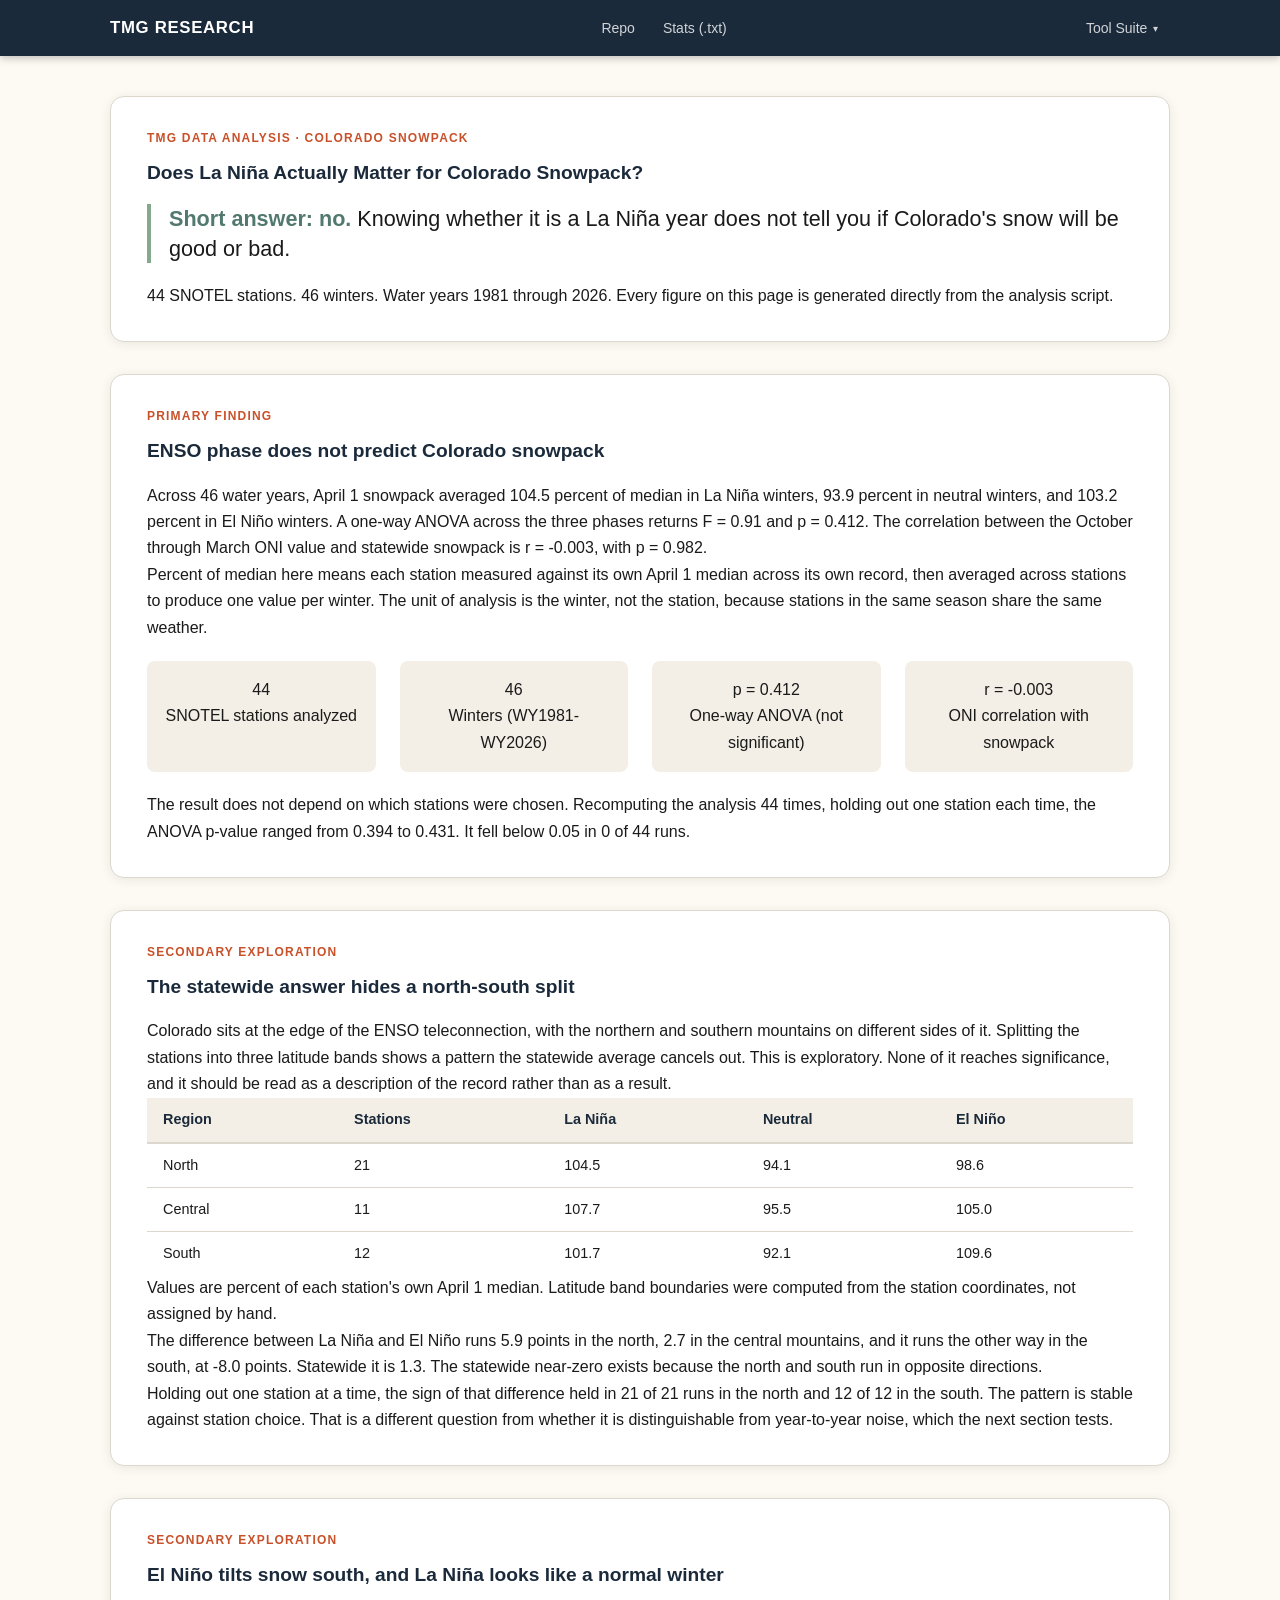
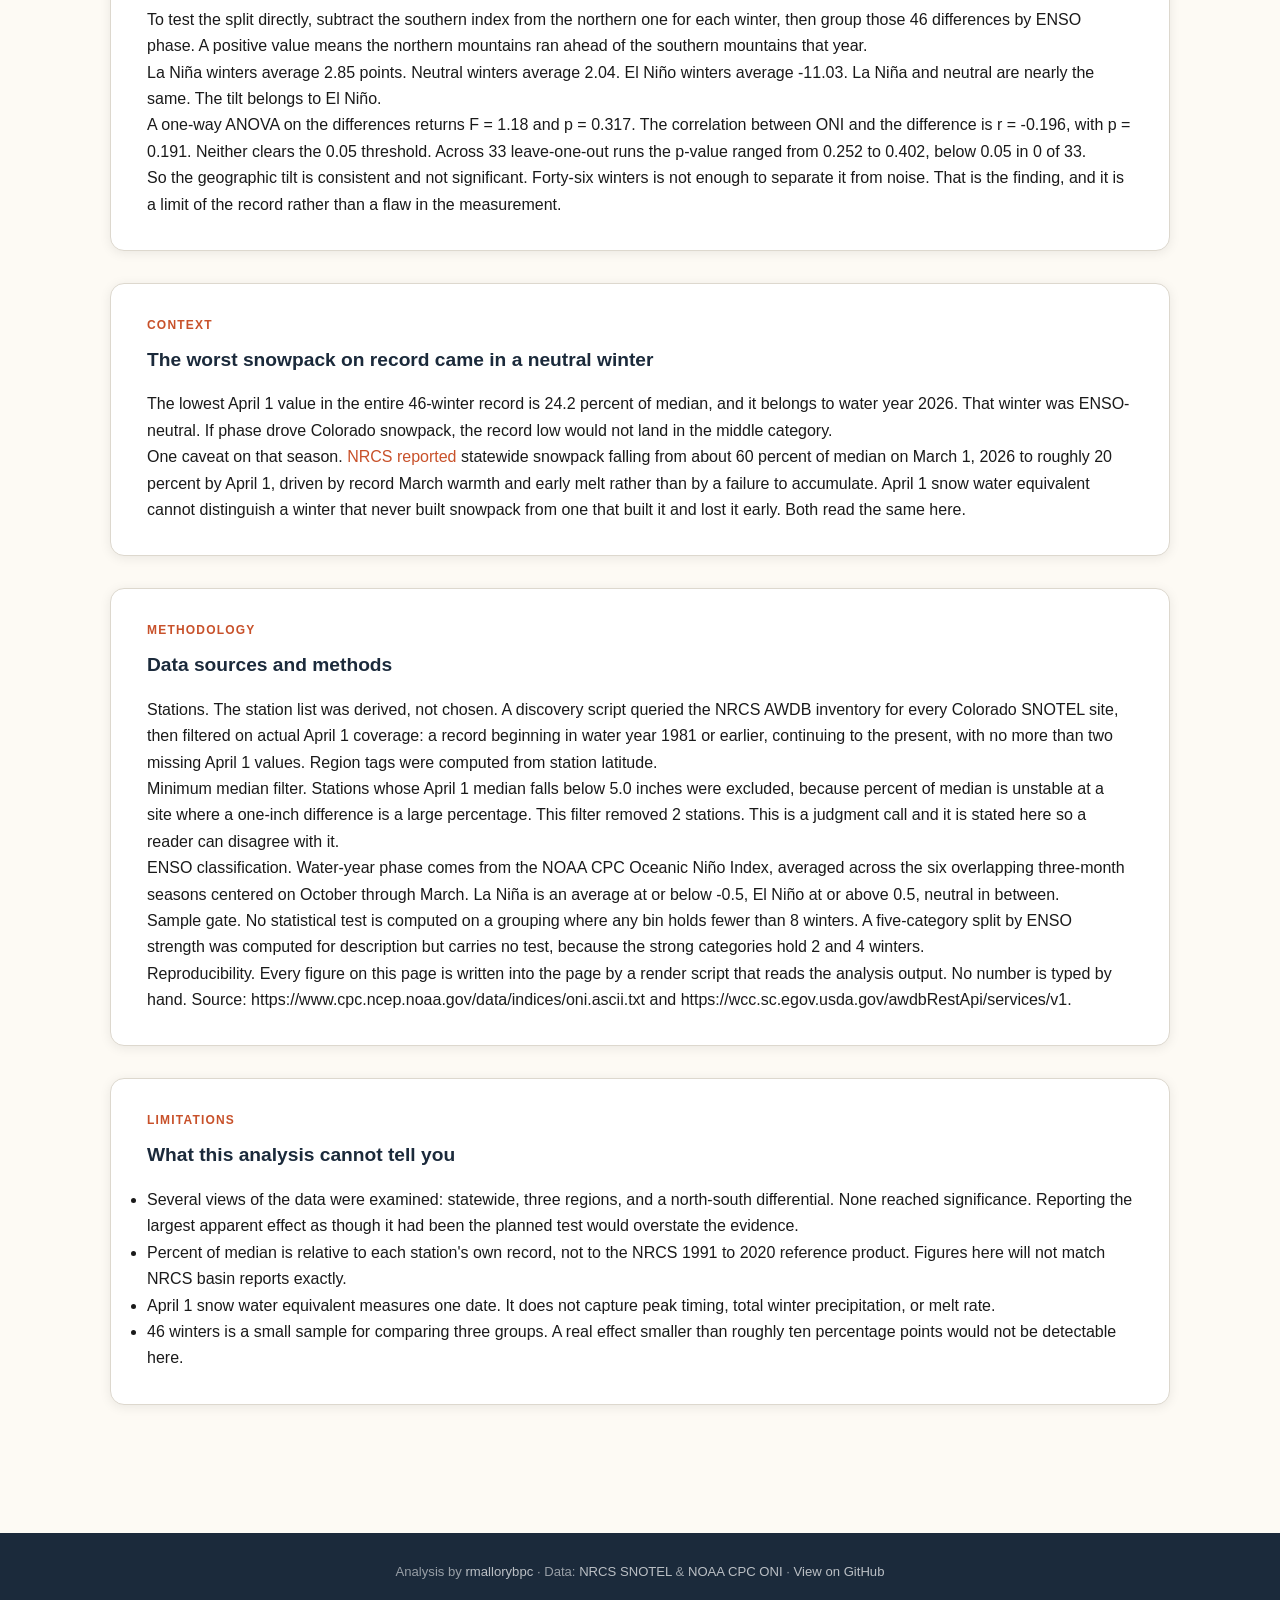
==== commit 486ae8cf: "Fix typographical errors in La Niña and El Niño references for consistency and clarity" ====
--- a/index.html
+++ b/index.html
@@ -98,15 +98,15 @@
 <main class="tmg-page tmg-container" style="padding-top:2.5rem; padding-bottom:2rem;">
   <section class="tmg-card">
     <p class="tmg-section-label">TMG Data Analysis · Colorado Snowpack</p>
-    <h1 class="tmg-card__title">Does La Nina Actually Matter for Colorado Snowpack?</h1>
-    <p class="answer-lead"><strong>Short answer: no.</strong> Knowing whether it is a La Nina year does not tell you if Colorado's snow will be good or bad.</p>
+    <h1 class="tmg-card__title">Does La Niña Actually Matter for Colorado Snowpack?</h1>
+    <p class="answer-lead"><strong>Short answer: no.</strong> Knowing whether it is a La Niña year does not tell you if Colorado's snow will be good or bad.</p>
     <p>44 SNOTEL stations. 46 winters. Water years 1981 through 2026. Every figure on this page is generated directly from the analysis script.</p>
   </section>
 
   <section class="tmg-card" style="margin-top:1rem;">
     <p class="tmg-section-label">Primary finding</p>
     <h2 class="tmg-card__title">ENSO phase does not predict Colorado snowpack</h2>
-    <p>Across 46 water years, April 1 snowpack averaged 104.5 percent of median in La Nina winters, 93.9 percent in neutral winters, and 103.2 percent in El Nino winters. A one-way ANOVA across the three phases returns F = 0.91 and p = 0.412. The correlation between the October through March ONI value and statewide snowpack is r = -0.003, with p = 0.982.</p>
+    <p>Across 46 water years, April 1 snowpack averaged 104.5 percent of median in La Niña winters, 93.9 percent in neutral winters, and 103.2 percent in El Niño winters. A one-way ANOVA across the three phases returns F = 0.91 and p = 0.412. The correlation between the October through March ONI value and statewide snowpack is r = -0.003, with p = 0.982.</p>
     <p>Percent of median here means each station measured against its own April 1 median across its own record, then averaged across stations to produce one value per winter. The unit of analysis is the winter, not the station, because stations in the same season share the same weather.</p>
     <div class="tmg-stat-row">
       <article class="tmg-stat">
@@ -139,9 +139,9 @@
           <tr>
             <th>Region</th>
             <th>Stations</th>
-            <th>La Nina</th>
+            <th>La Niña</th>
             <th>Neutral</th>
-            <th>El Nino</th>
+            <th>El Niño</th>
           </tr>
         </thead>
         <tbody>
@@ -170,15 +170,15 @@
       </table>
     </div>
     <p>Values are percent of each station's own April 1 median. Latitude band boundaries were computed from the station coordinates, not assigned by hand.</p>
-    <p>The difference between La Nina and El Nino runs 5.9 points in the north, 2.7 in the central mountains, and -8.0 in the south. Statewide it is 1.3. The statewide near-zero exists because the north and south run in opposite directions.</p>
+    <p>The difference between La Niña and El Niño runs 5.9 points in the north, 2.7 in the central mountains, and it runs the other way in the south, at -8.0 points. Statewide it is 1.3. The statewide near-zero exists because the north and south run in opposite directions.</p>
     <p>Holding out one station at a time, the sign of that difference held in 21 of 21 runs in the north and 12 of 12 in the south. The pattern is stable against station choice. That is a different question from whether it is distinguishable from year-to-year noise, which the next section tests.</p>
   </section>
 
   <section class="tmg-card" style="margin-top:1rem;">
     <p class="tmg-section-label">Secondary exploration</p>
-    <h2 class="tmg-card__title">El Nino tilts snow south, and La Nina looks like a normal winter</h2>
+    <h2 class="tmg-card__title">El Niño tilts snow south, and La Niña looks like a normal winter</h2>
     <p>To test the split directly, subtract the southern index from the northern one for each winter, then group those 46 differences by ENSO phase. A positive value means the northern mountains ran ahead of the southern mountains that year.</p>
-    <p>La Nina winters average 2.85 points. Neutral winters average 2.04. El Nino winters average -11.03. La Nina and neutral are nearly the same. The tilt belongs to El Nino.</p>
+    <p>La Niña winters average 2.85 points. Neutral winters average 2.04. El Niño winters average -11.03. La Niña and neutral are nearly the same. The tilt belongs to El Niño.</p>
     <p>A one-way ANOVA on the differences returns F = 1.18 and p = 0.317. The correlation between ONI and the difference is r = -0.196, with p = 0.191. Neither clears the 0.05 threshold. Across 33 leave-one-out runs the p-value ranged from 0.252 to 0.402, below 0.05 in 0 of 33.</p>
     <p>So the geographic tilt is consistent and not significant. Forty-six winters is not enough to separate it from noise. That is the finding, and it is a limit of the record rather than a flaw in the measurement.</p>
   </section>
@@ -194,8 +194,8 @@
     <p class="tmg-section-label">Methodology</p>
     <h2 class="tmg-card__title">Data sources and methods</h2>
     <p>Stations. The station list was derived, not chosen. A discovery script queried the NRCS AWDB inventory for every Colorado SNOTEL site, then filtered on actual April 1 coverage: a record beginning in water year 1981 or earlier, continuing to the present, with no more than two missing April 1 values. Region tags were computed from station latitude.</p>
-    <p>Minimum median filter. Stations whose April 1 median falls below 5.0 inches were excluded, because percent of median is unstable at a site where a one-inch difference is a large percentage. 2 stations were removed on this basis. This is a judgment call and it is stated here so a reader can disagree with it.</p>
-    <p>ENSO classification. Water-year phase comes from the NOAA CPC Oceanic Nino Index, averaged across the six overlapping three-month seasons centered on October through March. La Nina is an average at or below -0.5, El Nino at or above 0.5, neutral in between.</p>
+    <p>Minimum median filter. Stations whose April 1 median falls below 5.0 inches were excluded, because percent of median is unstable at a site where a one-inch difference is a large percentage. This filter removed 2 stations. This is a judgment call and it is stated here so a reader can disagree with it.</p>
+    <p>ENSO classification. Water-year phase comes from the NOAA CPC Oceanic Niño Index, averaged across the six overlapping three-month seasons centered on October through March. La Niña is an average at or below -0.5, El Niño at or above 0.5, neutral in between.</p>
     <p>Sample gate. No statistical test is computed on a grouping where any bin holds fewer than 8 winters. A five-category split by ENSO strength was computed for description but carries no test, because the strong categories hold 2 and 4 winters.</p>
     <p>Reproducibility. Every figure on this page is written into the page by a render script that reads the analysis output. No number is typed by hand. Source: https://www.cpc.ncep.noaa.gov/data/indices/oni.ascii.txt and https://wcc.sc.egov.usda.gov/awdbRestApi/services/v1.</p>
   </section>
@@ -207,6 +207,7 @@
       <li>Several views of the data were examined: statewide, three regions, and a north-south differential. None reached significance. Reporting the largest apparent effect as though it had been the planned test would overstate the evidence.</li>
       <li>Percent of median is relative to each station's own record, not to the NRCS 1991 to 2020 reference product. Figures here will not match NRCS basin reports exactly.</li>
       <li>April 1 snow water equivalent measures one date. It does not capture peak timing, total winter precipitation, or melt rate.</li>
+      <li>46 winters is a small sample for comparing three groups. A real effect smaller than roughly ten percentage points would not be detectable here.</li>
     </ul>
   </section>
 </main>
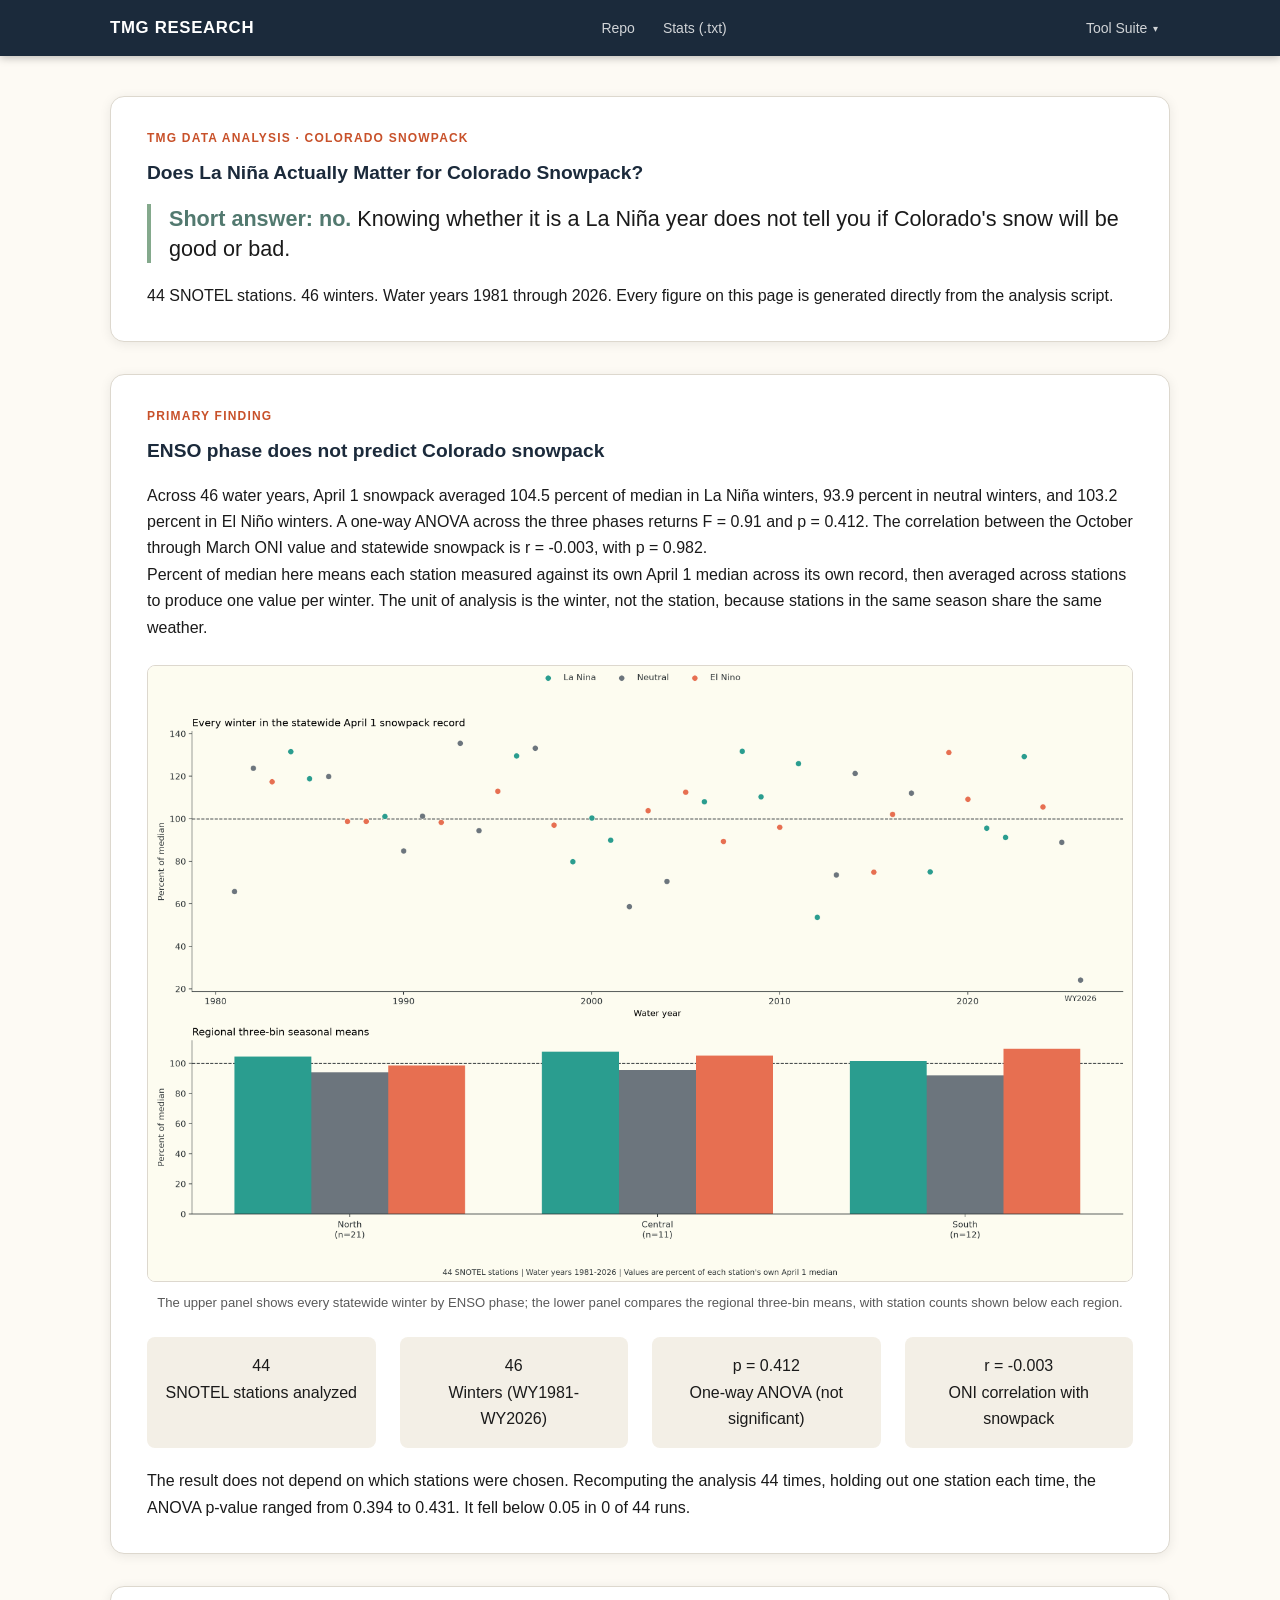
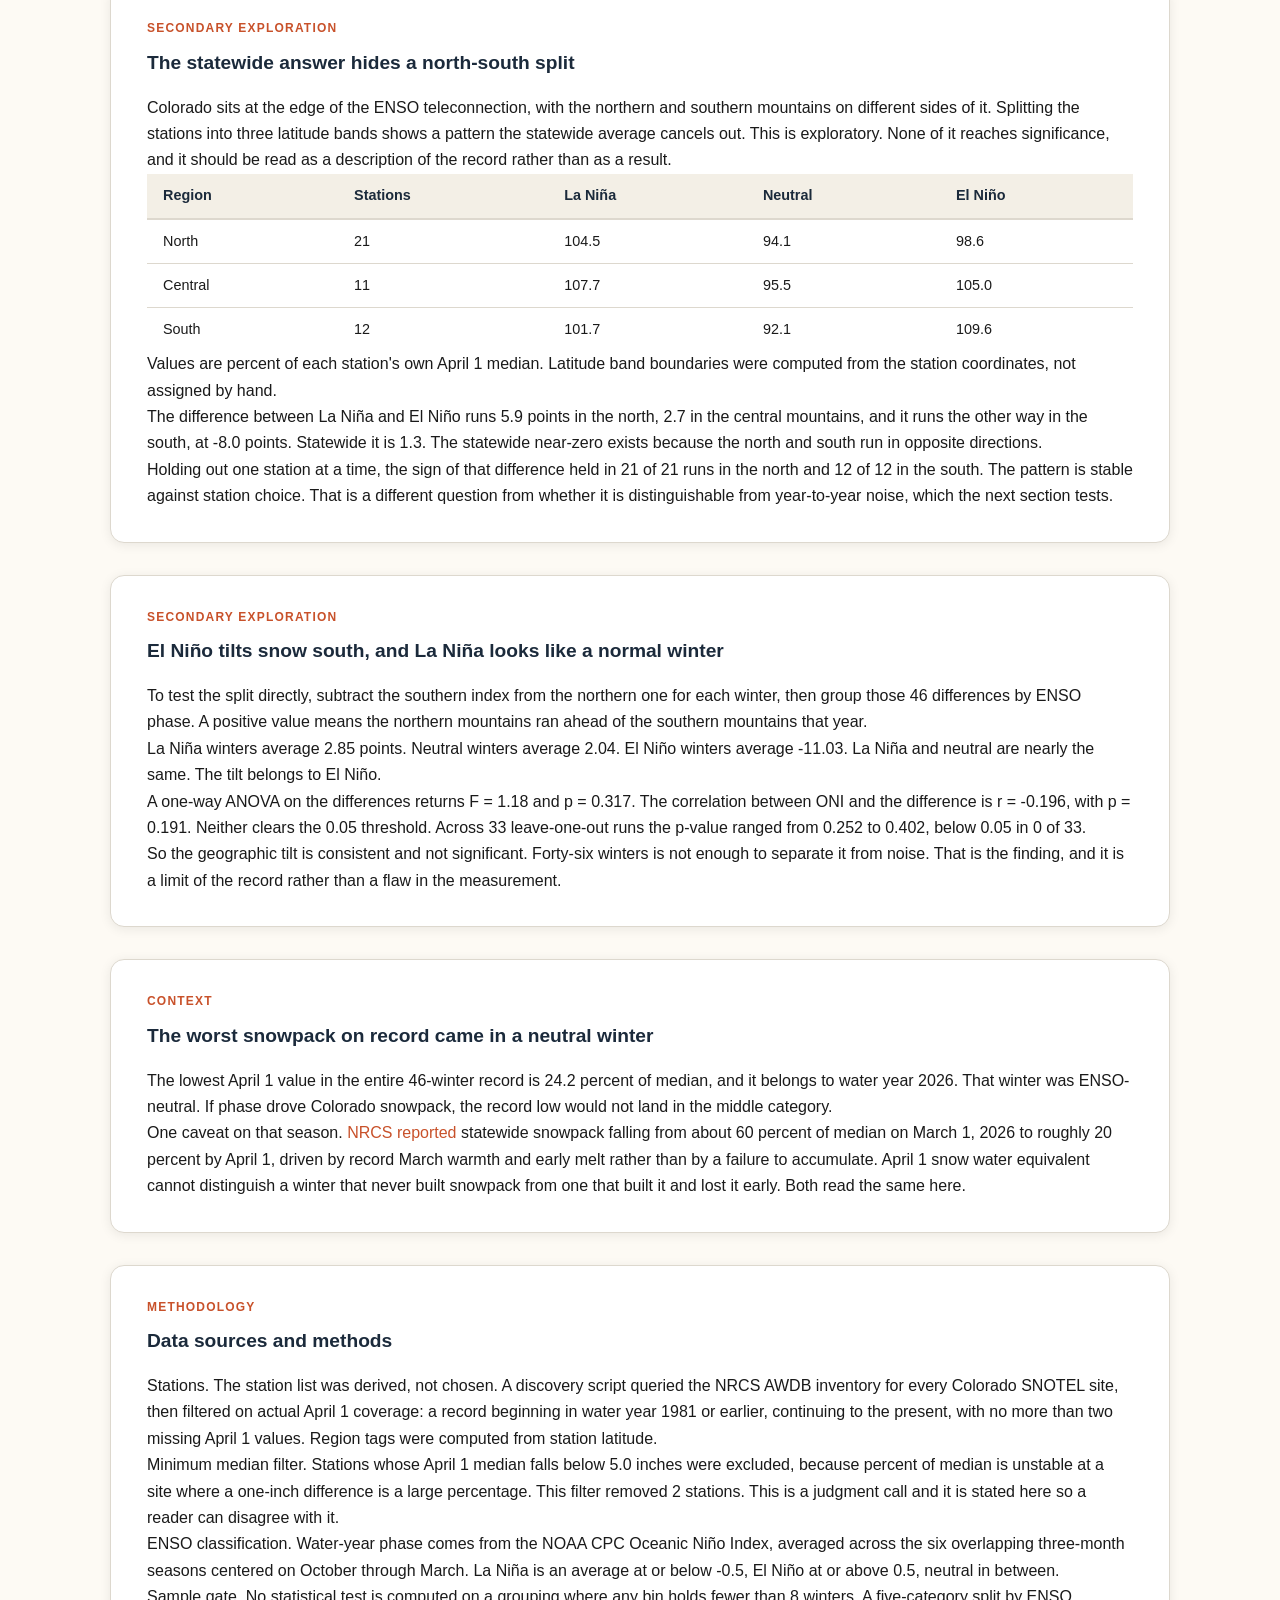
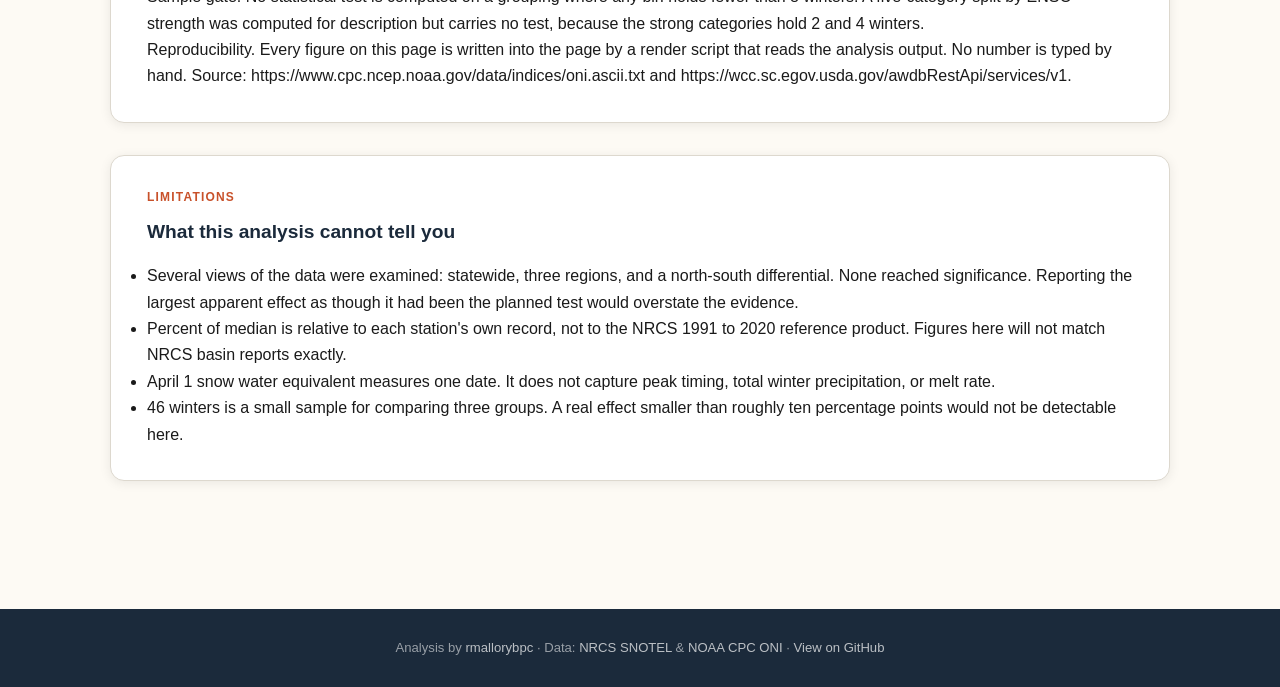
==== commit 97eb0d5f: "Add new visualizations and update analysis content for clarity and accuracy" ====
--- a/index.html
+++ b/index.html
@@ -108,6 +108,10 @@
     <h2 class="tmg-card__title">ENSO phase does not predict Colorado snowpack</h2>
     <p>Across 46 water years, April 1 snowpack averaged 104.5 percent of median in La Niña winters, 93.9 percent in neutral winters, and 103.2 percent in El Niño winters. A one-way ANOVA across the three phases returns F = 0.91 and p = 0.412. The correlation between the October through March ONI value and statewide snowpack is r = -0.003, with p = 0.982.</p>
     <p>Percent of median here means each station measured against its own April 1 median across its own record, then averaged across stations to produce one value per winter. The unit of analysis is the winter, not the station, because stations in the same season share the same weather.</p>
+    <figure class="tmg-figure">
+      <img src="snowpack_enso_composite.png" alt="Statewide April 1 snowpack index by water year and regional snowpack means by ENSO phase." />
+      <figcaption>The upper panel shows every statewide winter by ENSO phase; the lower panel compares the regional three-bin means, with station counts shown below each region.</figcaption>
+    </figure>
     <div class="tmg-stat-row">
       <article class="tmg-stat">
         <p>44</p>
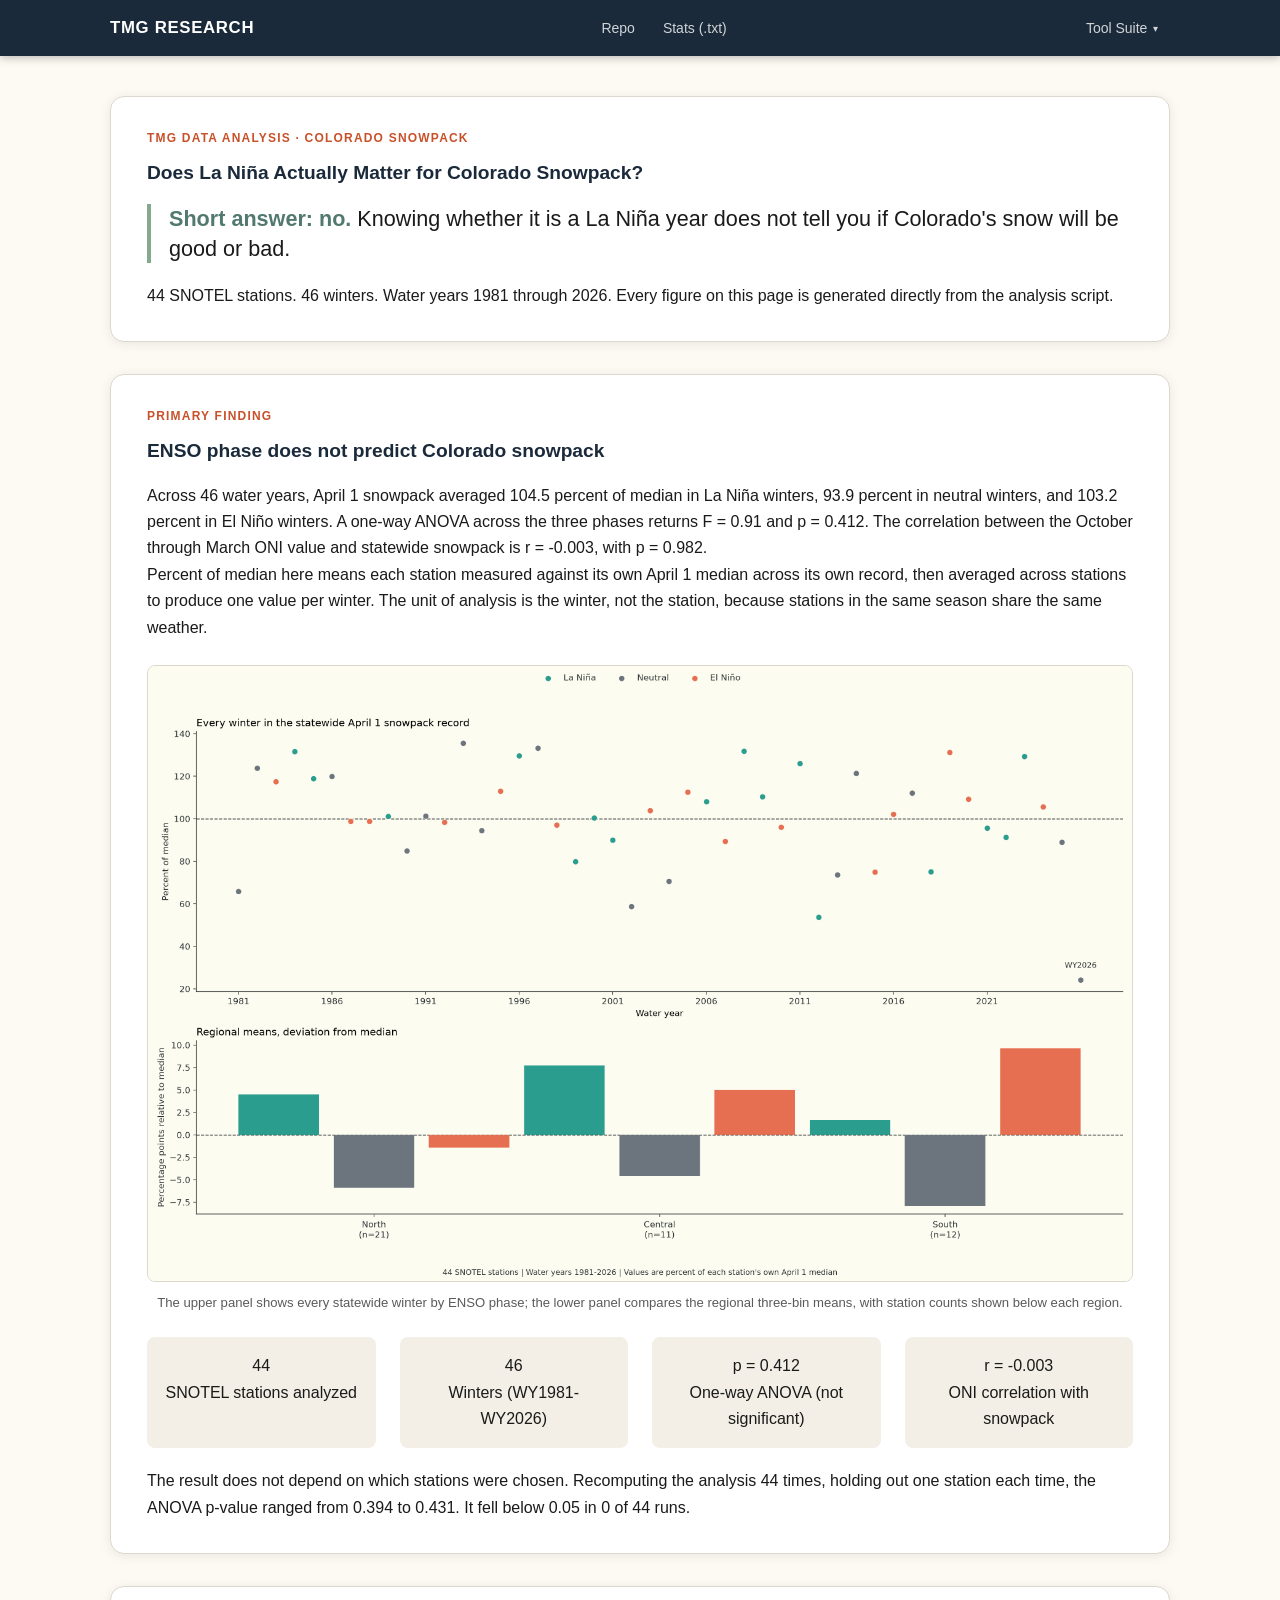
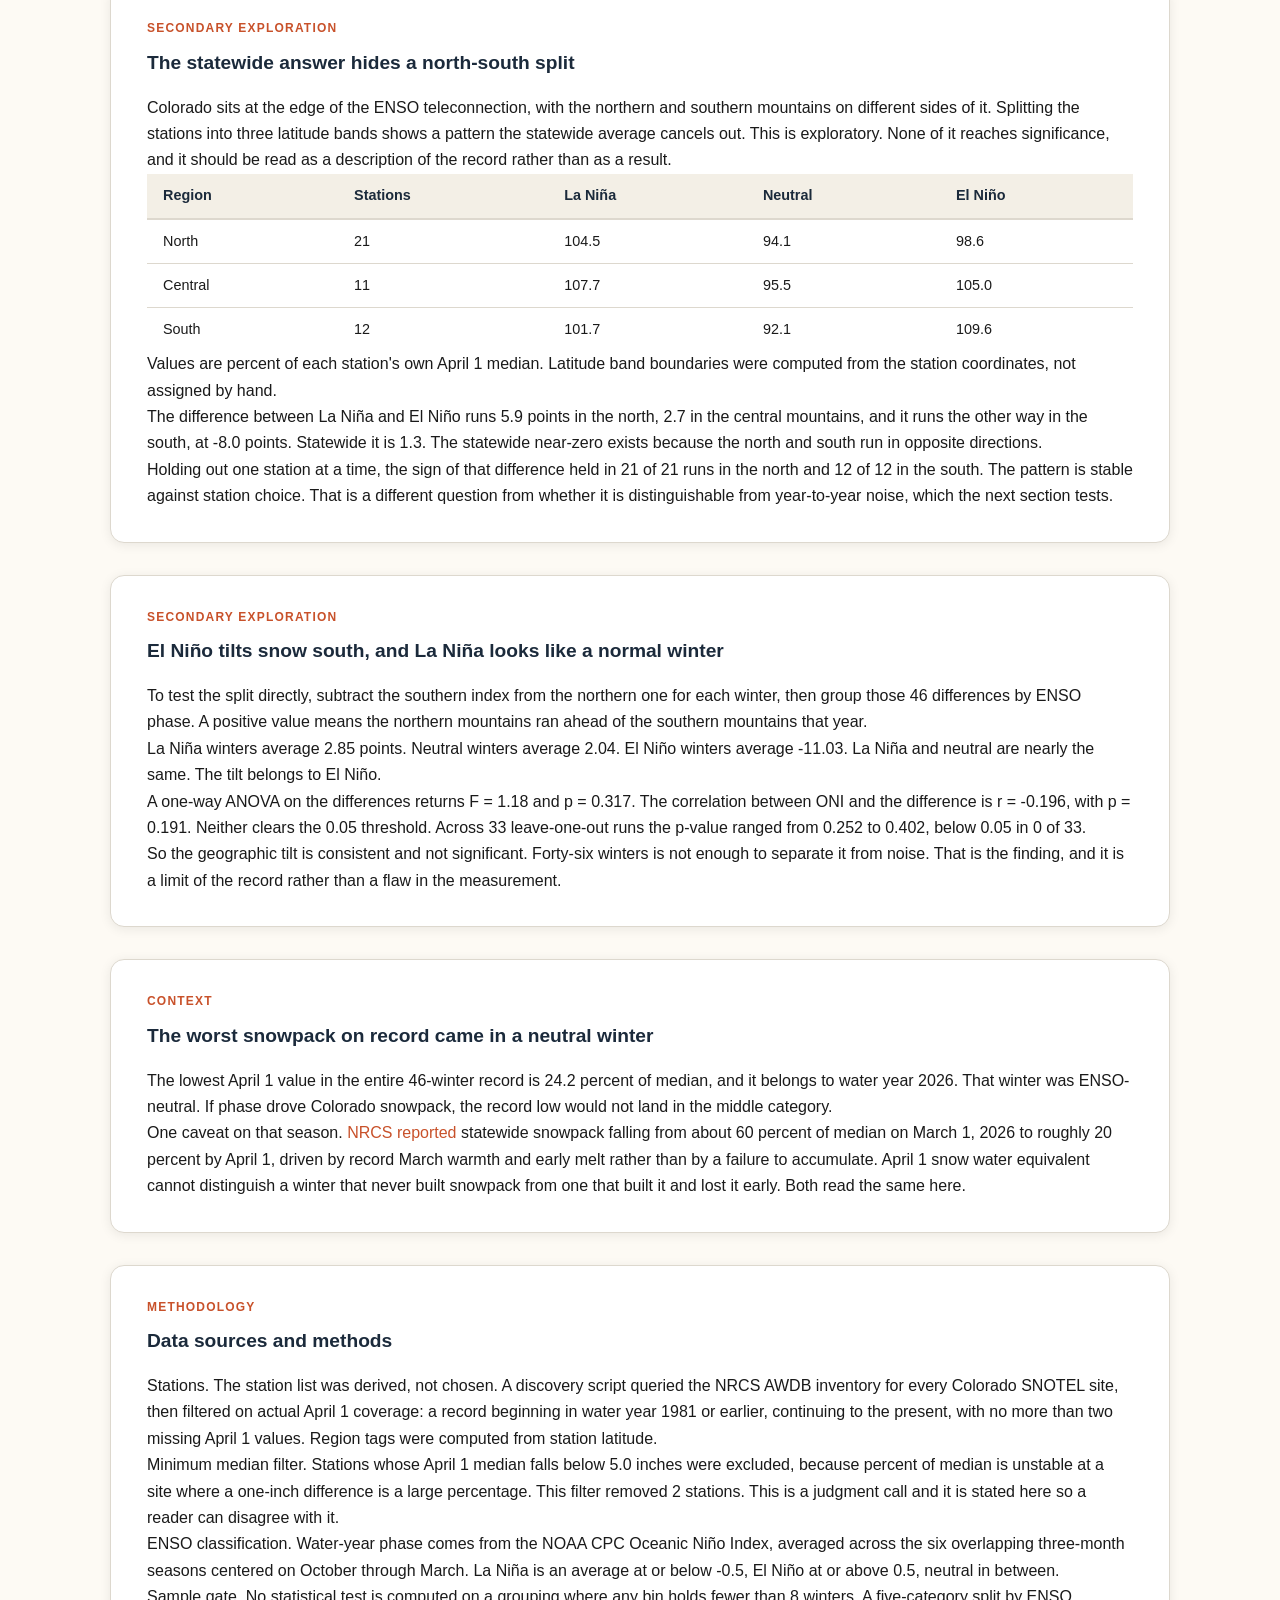
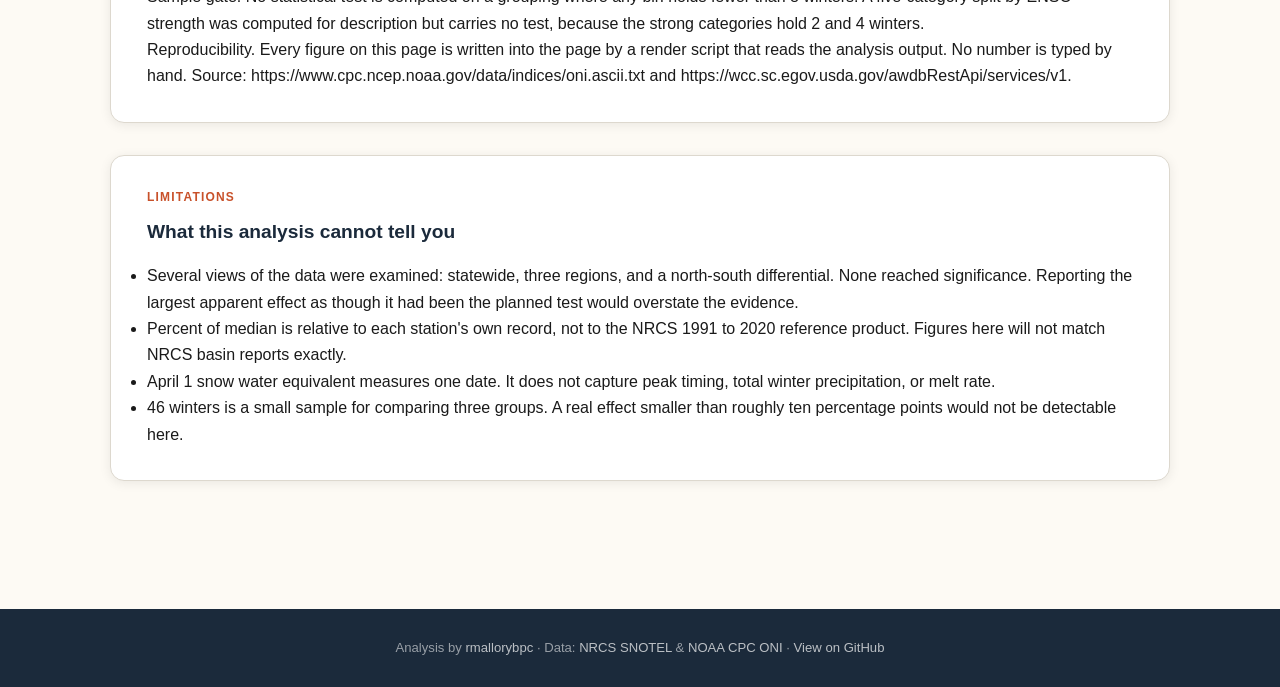
==== commit 6ced0d7a: "Update navigation links to open in new tabs with appropriate accessibility attributes" ====
--- a/index.html
+++ b/index.html
@@ -49,8 +49,8 @@
   <div class="tmg-nav__inner">
     <a class="tmg-nav__logo" href="https://rmallorybpc.github.io/">TMG&nbsp;Research</a>
     <ul class="tmg-nav__links">
-      <li><a href="https://github.com/rmallorybpc/colorado-snowpack-enso">Repo</a></li>
-      <li><a href="snowpack_enso_stats.txt">Stats&nbsp;(.txt)</a></li>
+      <li><a href="https://github.com/rmallorybpc/colorado-snowpack-enso" target="_blank" rel="noopener noreferrer" aria-label="Repo (opens in a new tab)">Repo</a></li>
+      <li><a href="snowpack_enso_stats.txt" target="_blank" rel="noopener" aria-label="Stats text file (opens in a new tab)">Stats&nbsp;(.txt)</a></li>
     </ul>
     <div class="tmg-dropdown" id="toolSuite">
       <button class="tmg-dropdown__toggle"
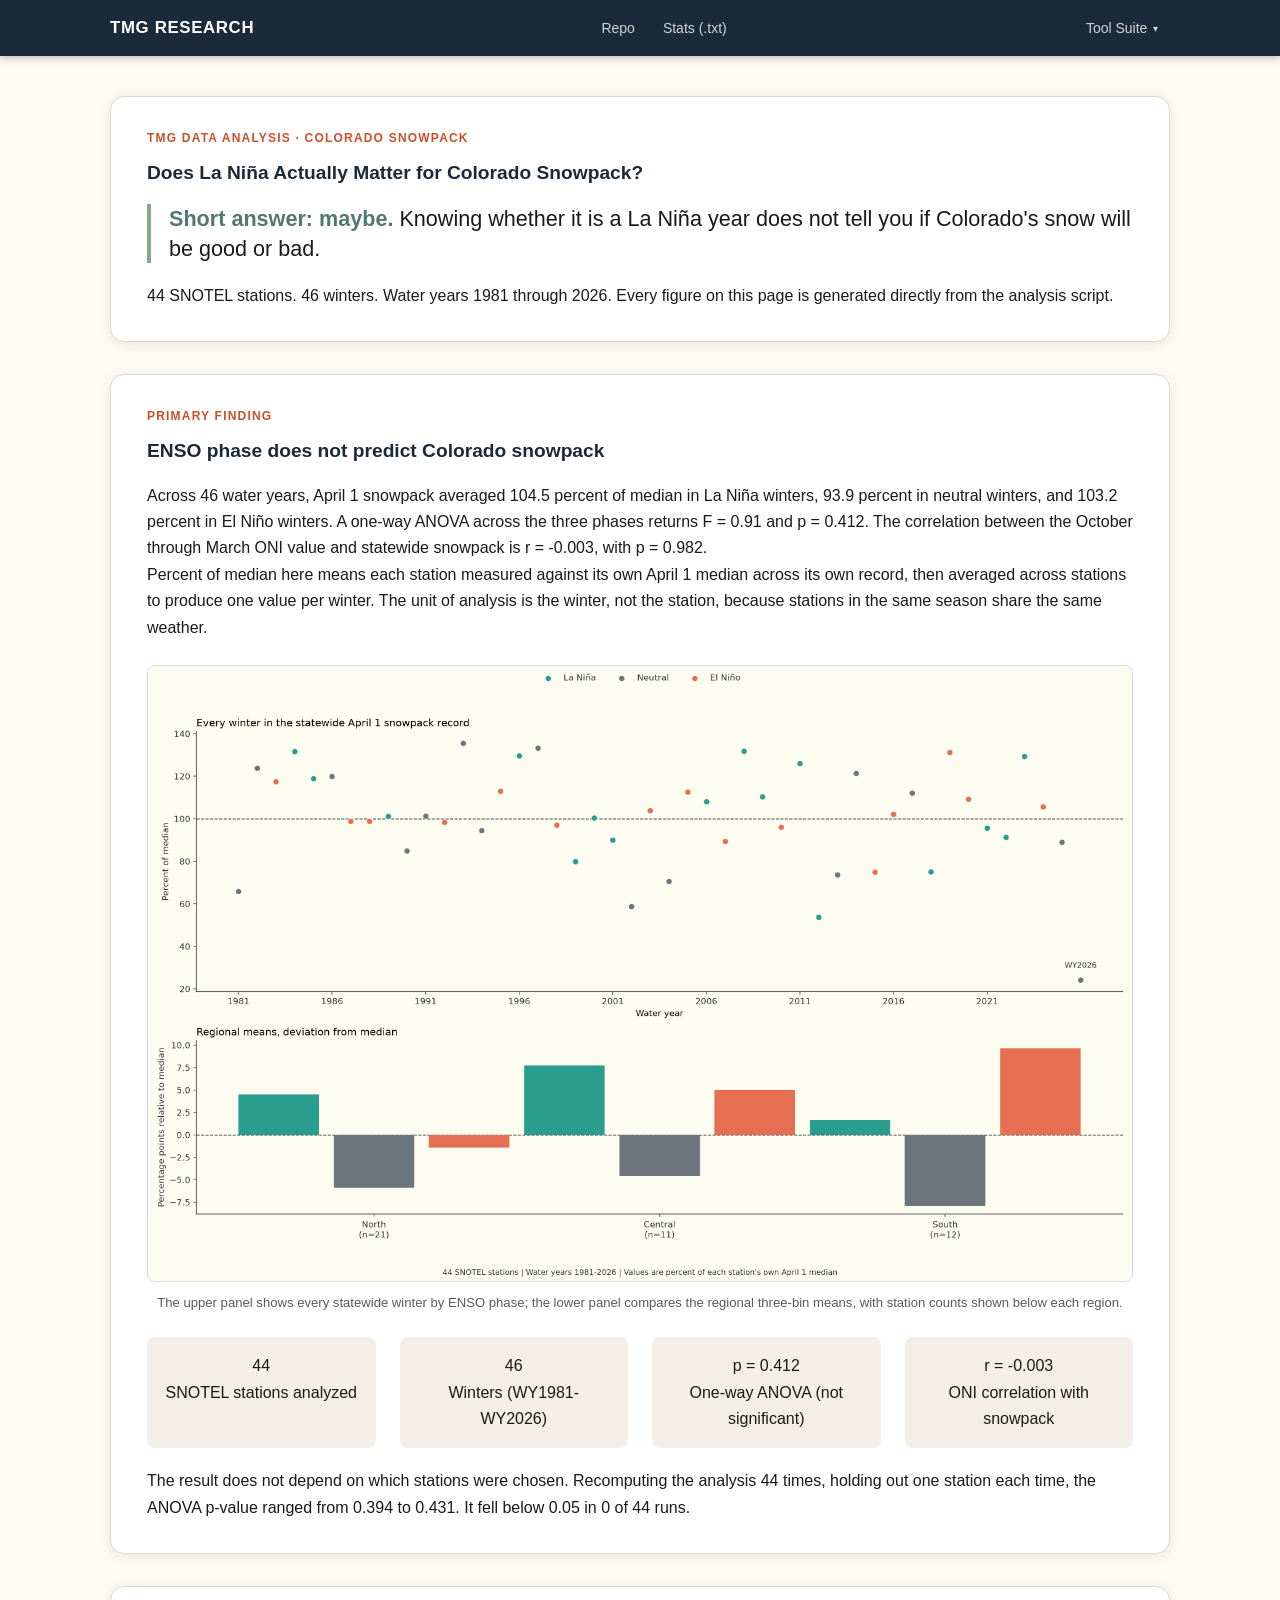
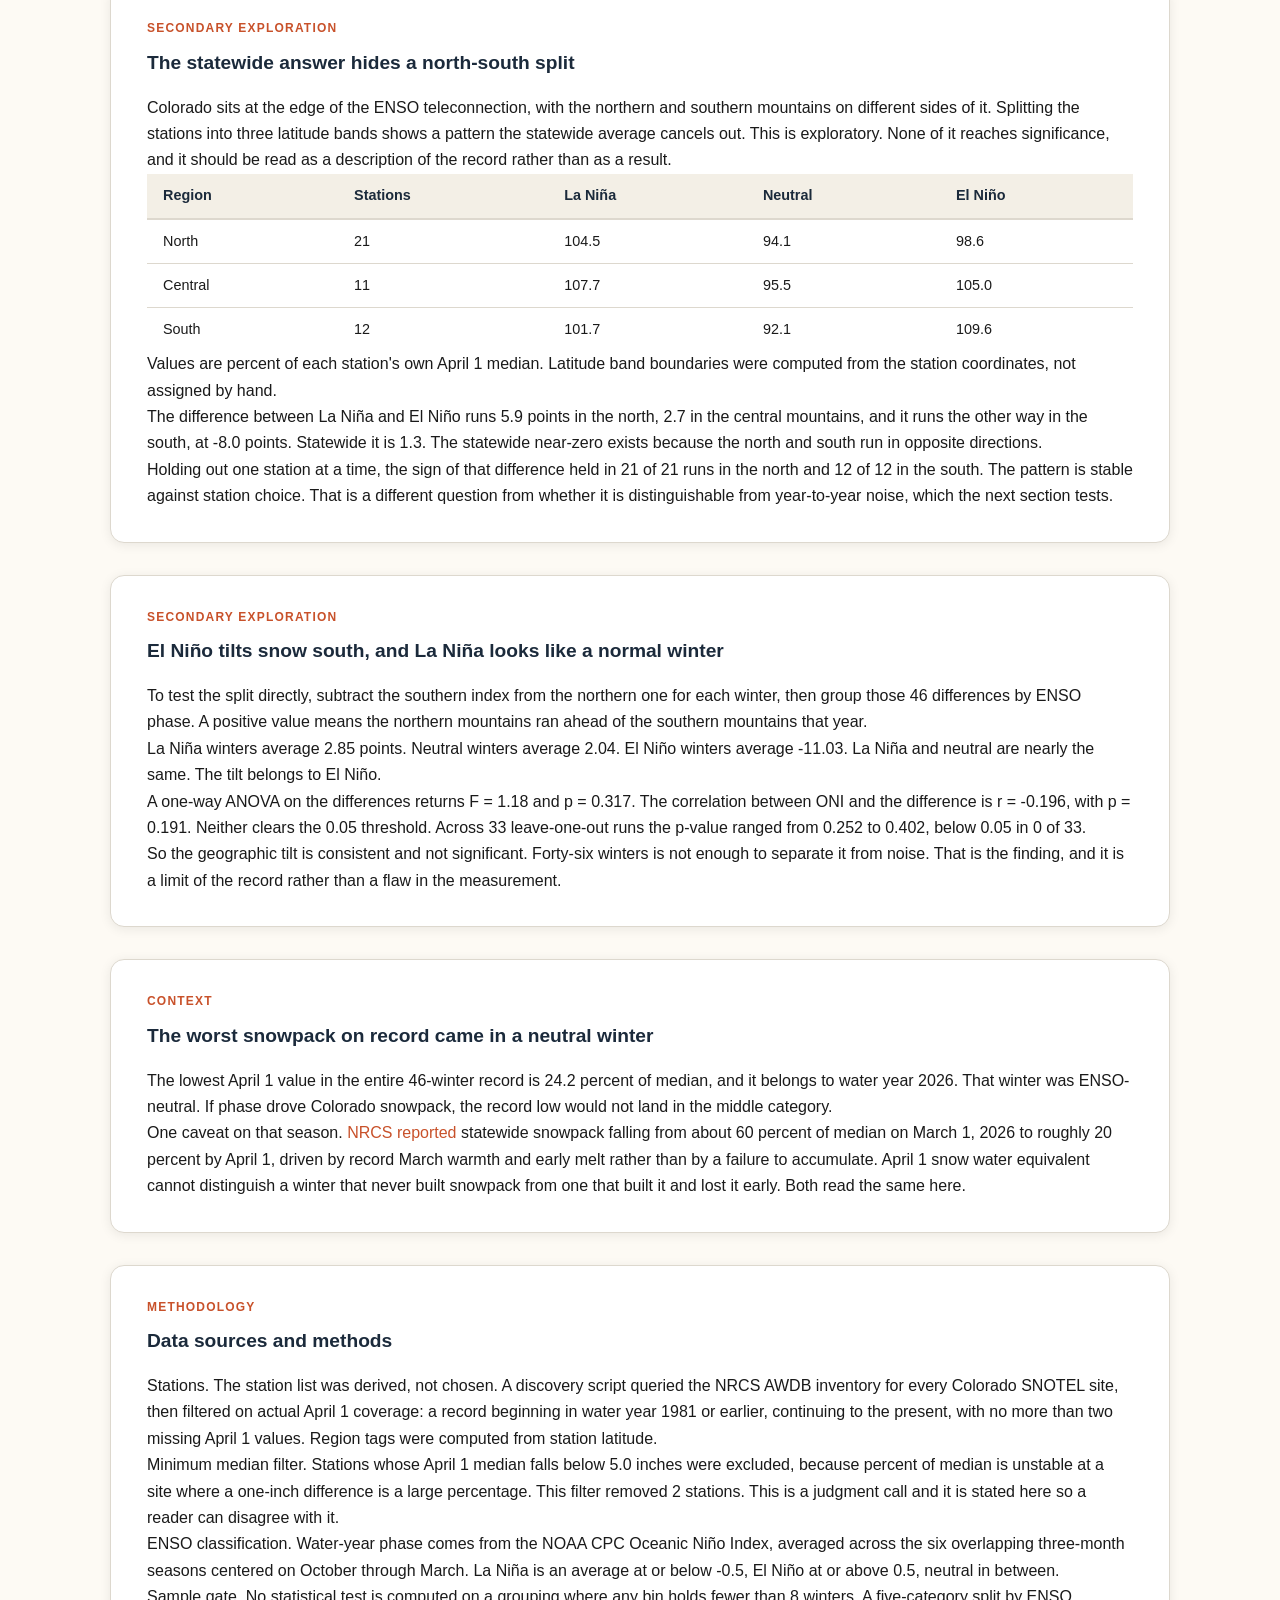
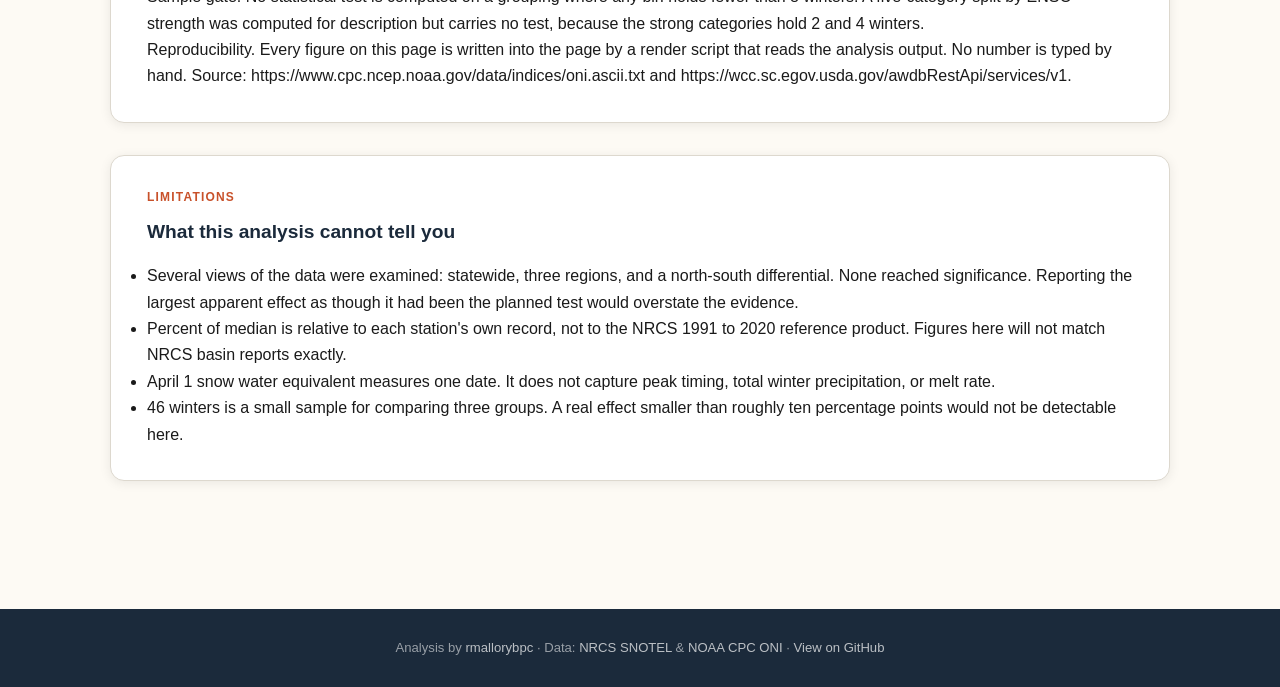
==== commit 33ac5bf6: "TEST: hand-edit index.html, expect gate failure" ====
--- a/index.html
+++ b/index.html
@@ -99,7 +99,7 @@
   <section class="tmg-card">
     <p class="tmg-section-label">TMG Data Analysis · Colorado Snowpack</p>
     <h1 class="tmg-card__title">Does La Niña Actually Matter for Colorado Snowpack?</h1>
-    <p class="answer-lead"><strong>Short answer: no.</strong> Knowing whether it is a La Niña year does not tell you if Colorado's snow will be good or bad.</p>
+    <p class="answer-lead"><strong>Short answer: maybe.</strong> Knowing whether it is a La Niña year does not tell you if Colorado's snow will be good or bad.</p>
     <p>44 SNOTEL stations. 46 winters. Water years 1981 through 2026. Every figure on this page is generated directly from the analysis script.</p>
   </section>
 
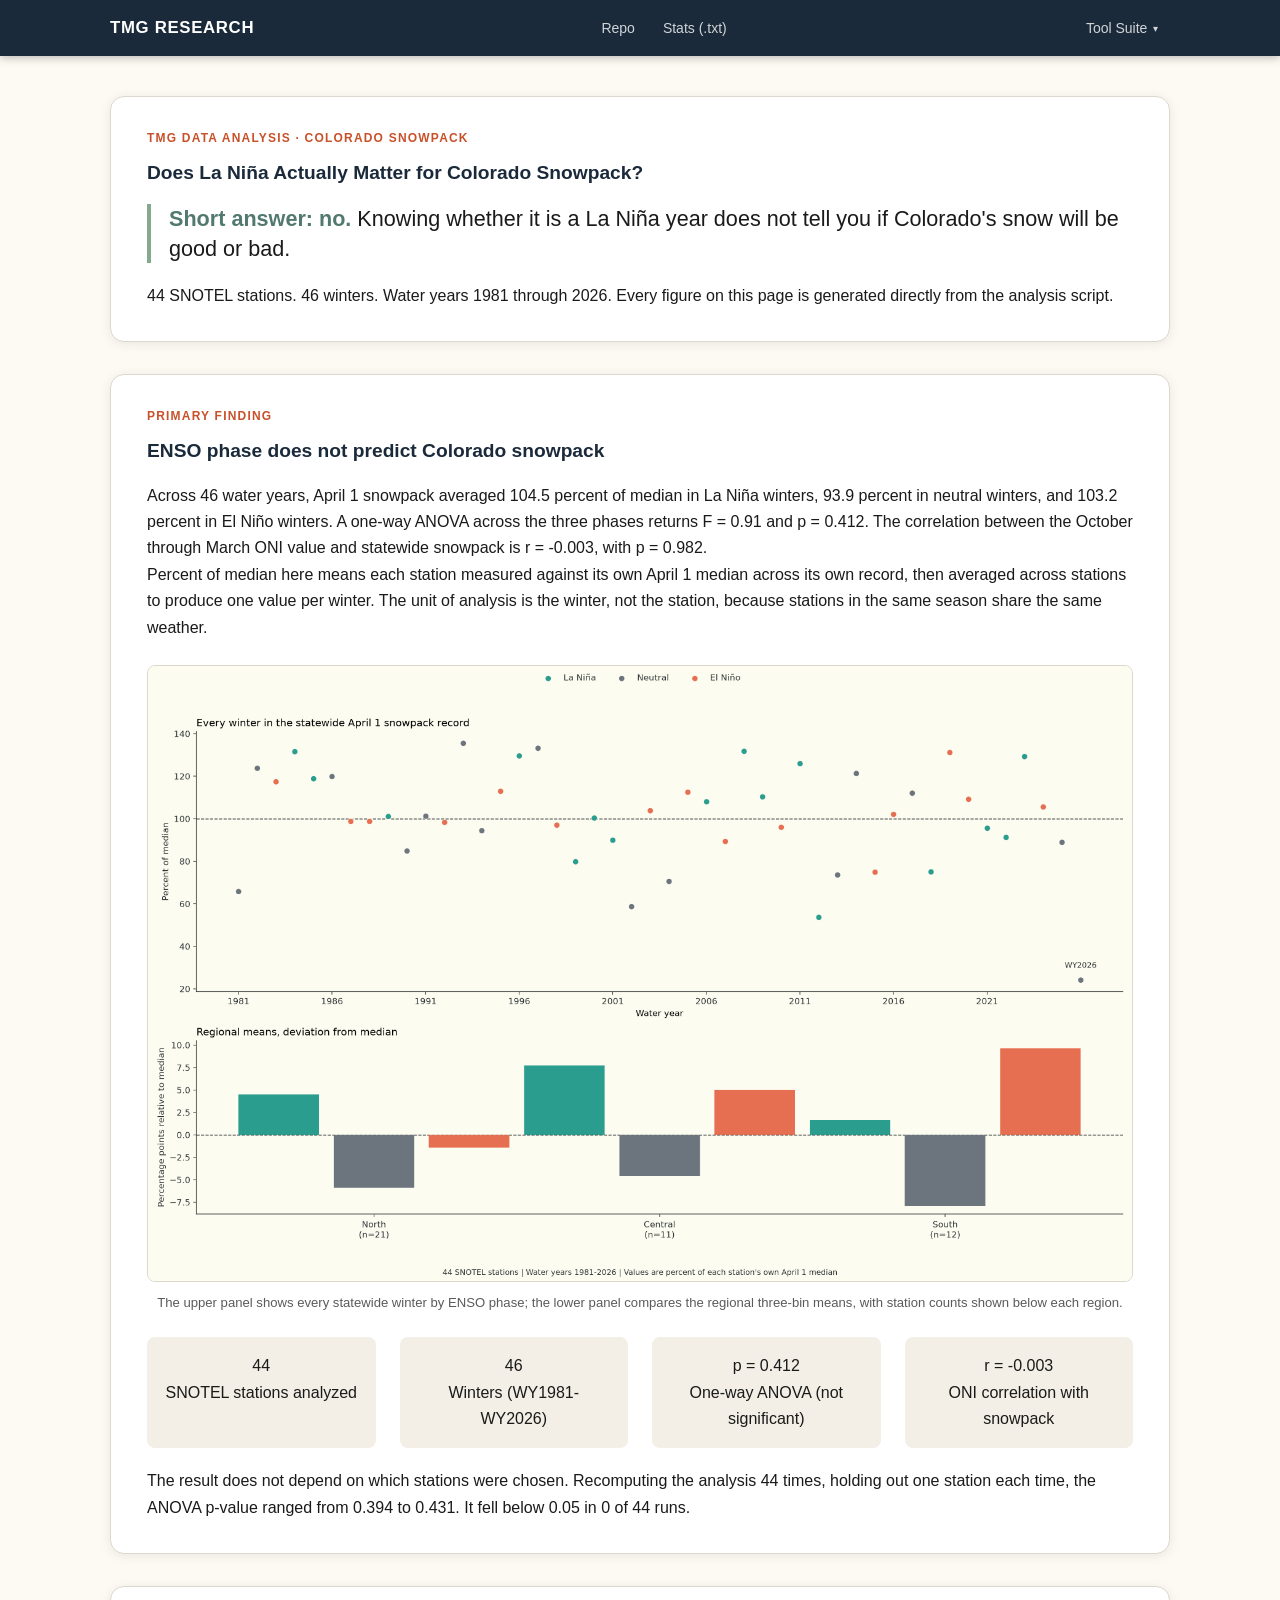
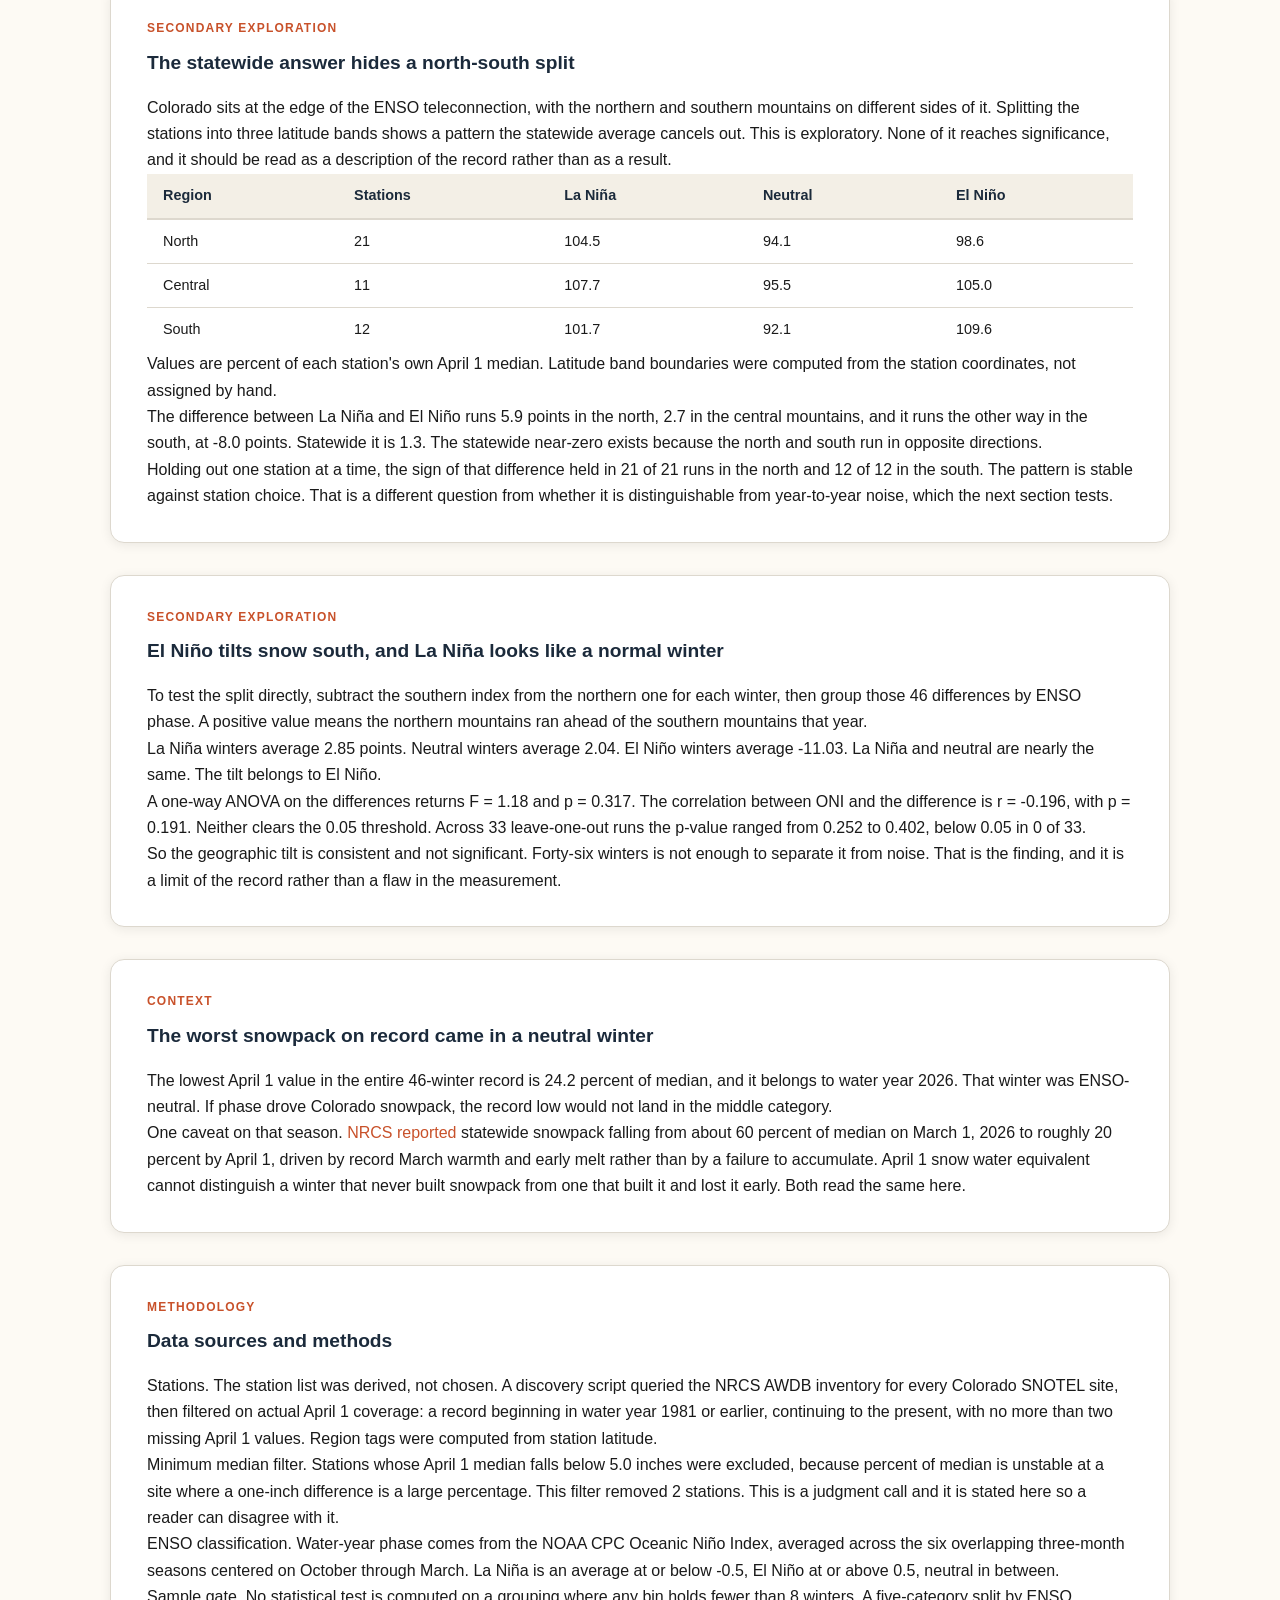
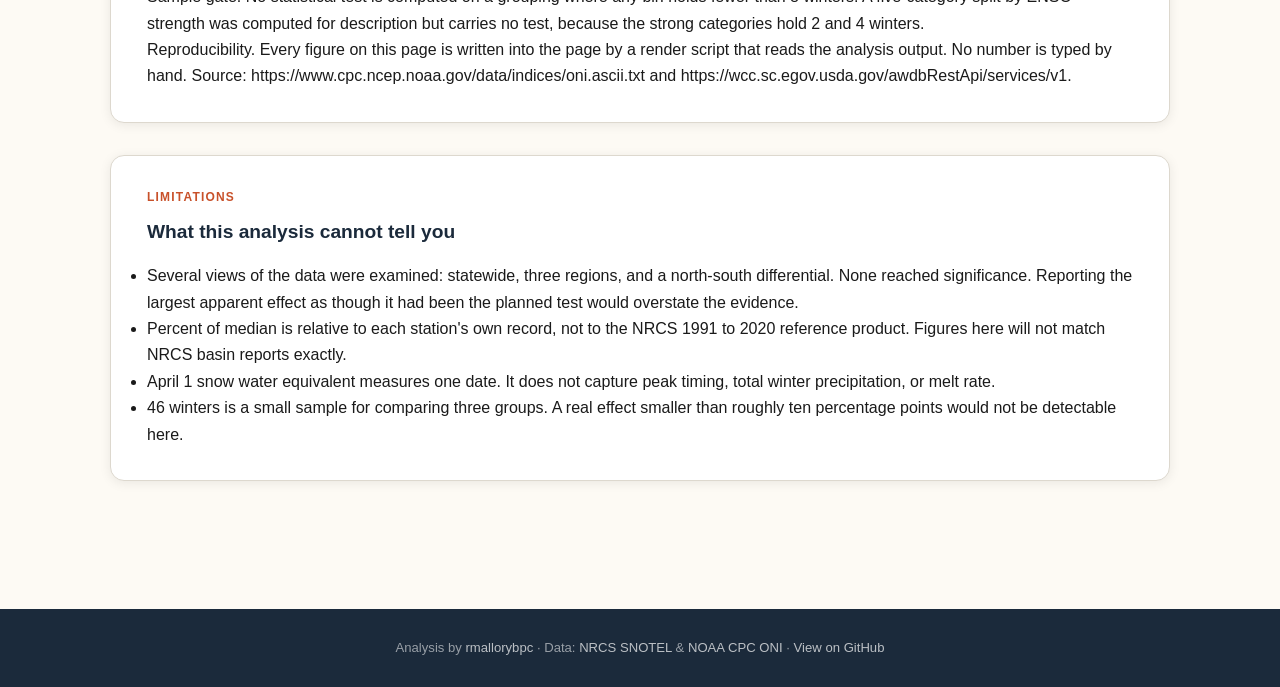
==== commit 143c31b9: "Revert gate coupling test" ====
--- a/index.html
+++ b/index.html
@@ -99,7 +99,7 @@
   <section class="tmg-card">
     <p class="tmg-section-label">TMG Data Analysis · Colorado Snowpack</p>
     <h1 class="tmg-card__title">Does La Niña Actually Matter for Colorado Snowpack?</h1>
-    <p class="answer-lead"><strong>Short answer: maybe.</strong> Knowing whether it is a La Niña year does not tell you if Colorado's snow will be good or bad.</p>
+    <p class="answer-lead"><strong>Short answer: no.</strong> Knowing whether it is a La Niña year does not tell you if Colorado's snow will be good or bad.</p>
     <p>44 SNOTEL stations. 46 winters. Water years 1981 through 2026. Every figure on this page is generated directly from the analysis script.</p>
   </section>
 
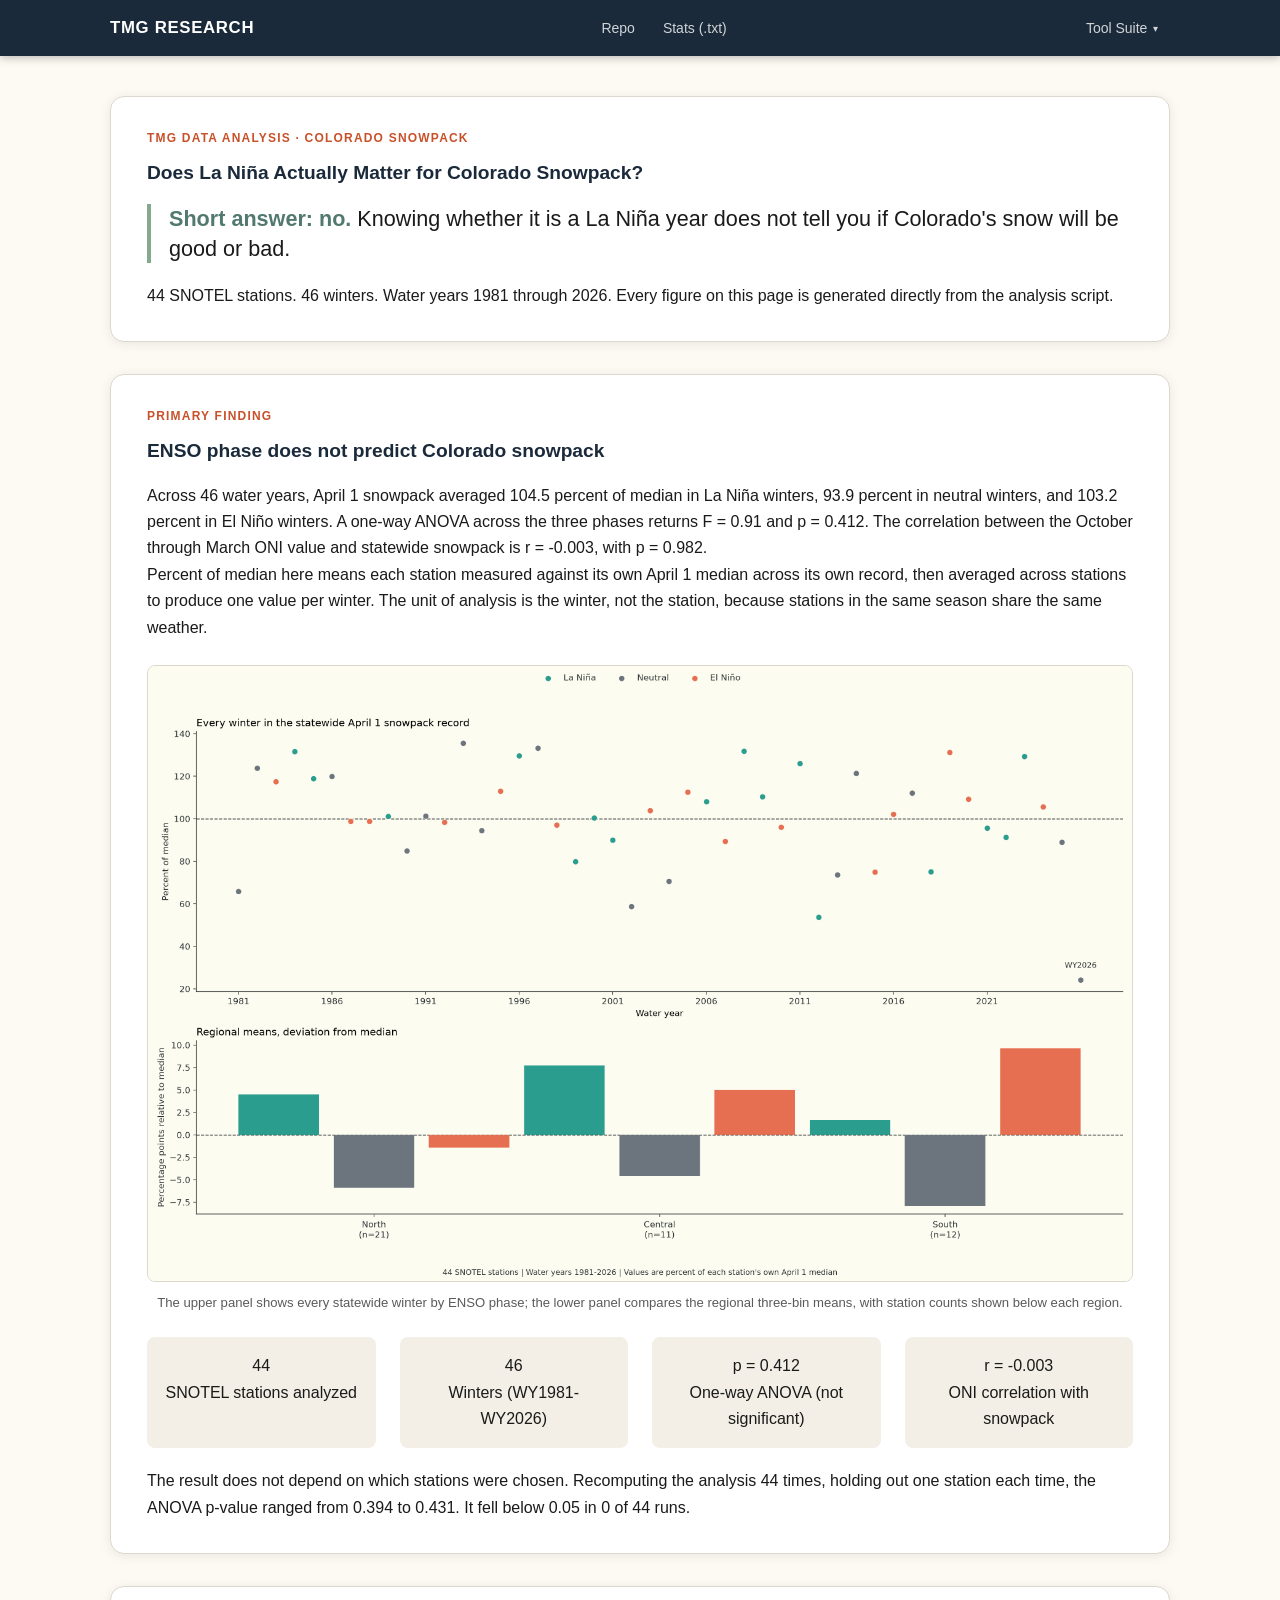
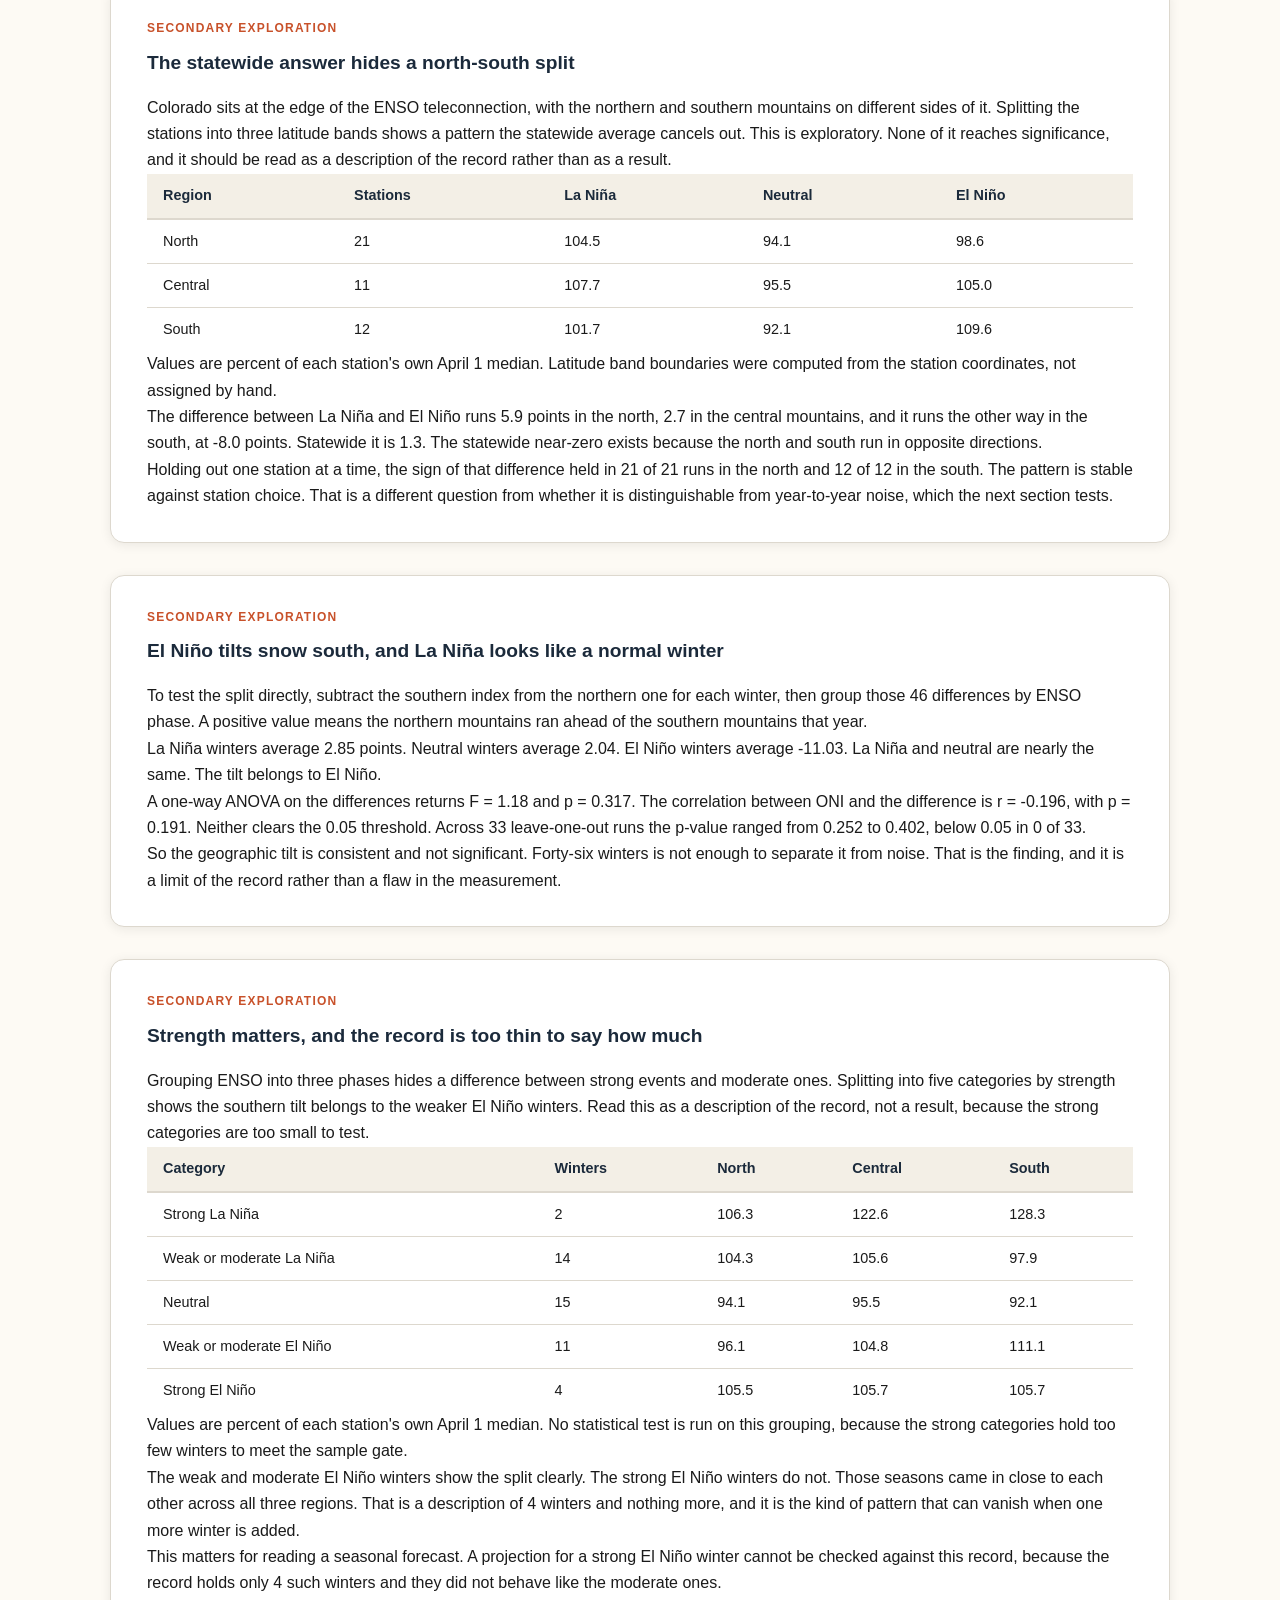
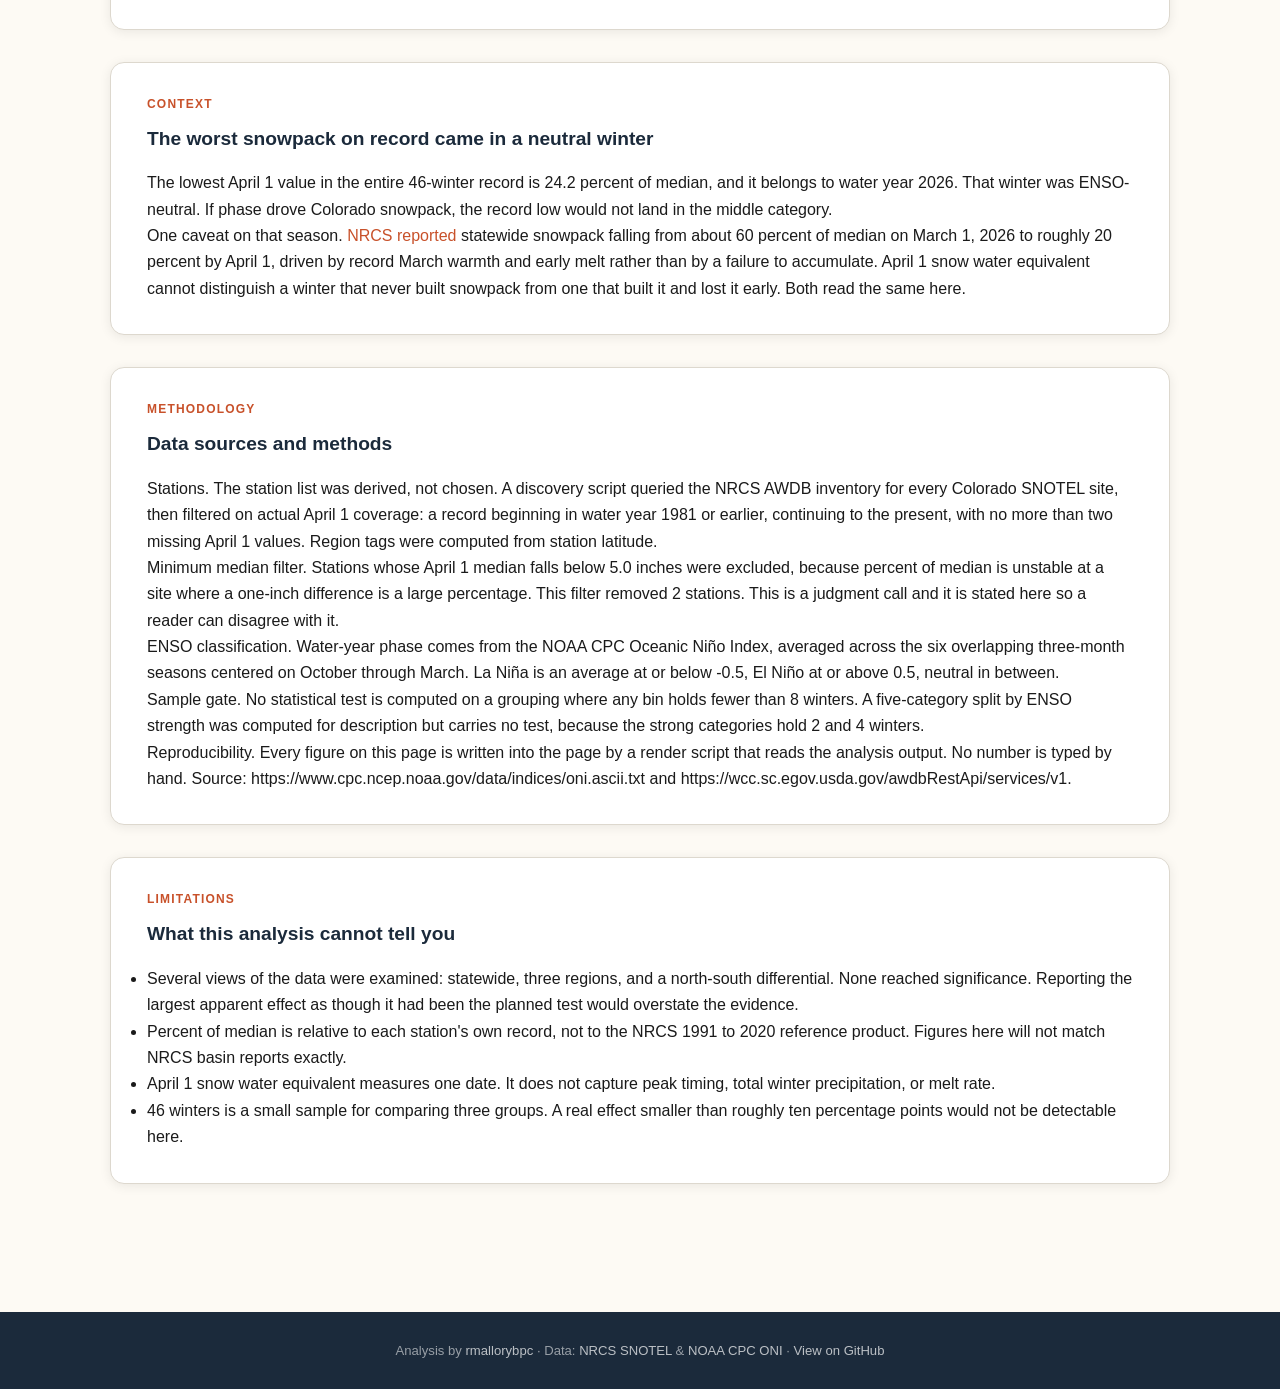
==== commit 52c801e3: "Add ENSO strength breakdown section" ====
--- a/index.html
+++ b/index.html
@@ -188,6 +188,65 @@
   </section>
 
   <section class="tmg-card" style="margin-top:1rem;">
+    <p class="tmg-section-label">Secondary exploration</p>
+    <h2 class="tmg-card__title">Strength matters, and the record is too thin to say how much</h2>
+    <p>Grouping ENSO into three phases hides a difference between strong events and moderate ones. Splitting into five categories by strength shows the southern tilt belongs to the weaker El Niño winters. Read this as a description of the record, not a result, because the strong categories are too small to test.</p>
+    <div class="tmg-table-wrap">
+      <table class="tmg-table">
+        <thead>
+          <tr>
+            <th>Category</th>
+            <th>Winters</th>
+            <th>North</th>
+            <th>Central</th>
+            <th>South</th>
+          </tr>
+        </thead>
+        <tbody>
+          <tr>
+            <td>Strong La Niña</td>
+            <td>2</td>
+            <td>106.3</td>
+            <td>122.6</td>
+            <td>128.3</td>
+          </tr>
+          <tr>
+            <td>Weak or moderate La Niña</td>
+            <td>14</td>
+            <td>104.3</td>
+            <td>105.6</td>
+            <td>97.9</td>
+          </tr>
+          <tr>
+            <td>Neutral</td>
+            <td>15</td>
+            <td>94.1</td>
+            <td>95.5</td>
+            <td>92.1</td>
+          </tr>
+          <tr>
+            <td>Weak or moderate El Niño</td>
+            <td>11</td>
+            <td>96.1</td>
+            <td>104.8</td>
+            <td>111.1</td>
+          </tr>
+          <tr>
+            <td>Strong El Niño</td>
+            <td>4</td>
+            <td>105.5</td>
+            <td>105.7</td>
+            <td>105.7</td>
+          </tr>
+        </tbody>
+      </table>
+    </div>
+    <p>Values are percent of each station's own April 1 median. No statistical test is run on this grouping, because the strong categories hold too few winters to meet the sample gate.</p>
+    <p>The weak and moderate El Niño winters show the split clearly. The strong El Niño winters do not. Those seasons came in close to each other across all three regions. That is a description of 4 winters and nothing more, and it is the kind of pattern that can vanish when one more winter is added.</p>
+    <p>This matters for reading a seasonal forecast. A projection for a strong El Niño winter cannot be checked against this record, because the record holds only 4 such winters and they did not behave like the moderate ones.</p>
+  </section>
+
+  <section class="tmg-card" style="margin-top:1rem;">
     <p class="tmg-section-label">Context</p>
     <h2 class="tmg-card__title">The worst snowpack on record came in a neutral winter</h2>
     <p>The lowest April 1 value in the entire 46-winter record is 24.2 percent of median, and it belongs to water year 2026. That winter was ENSO-neutral. If phase drove Colorado snowpack, the record low would not land in the middle category.</p>
